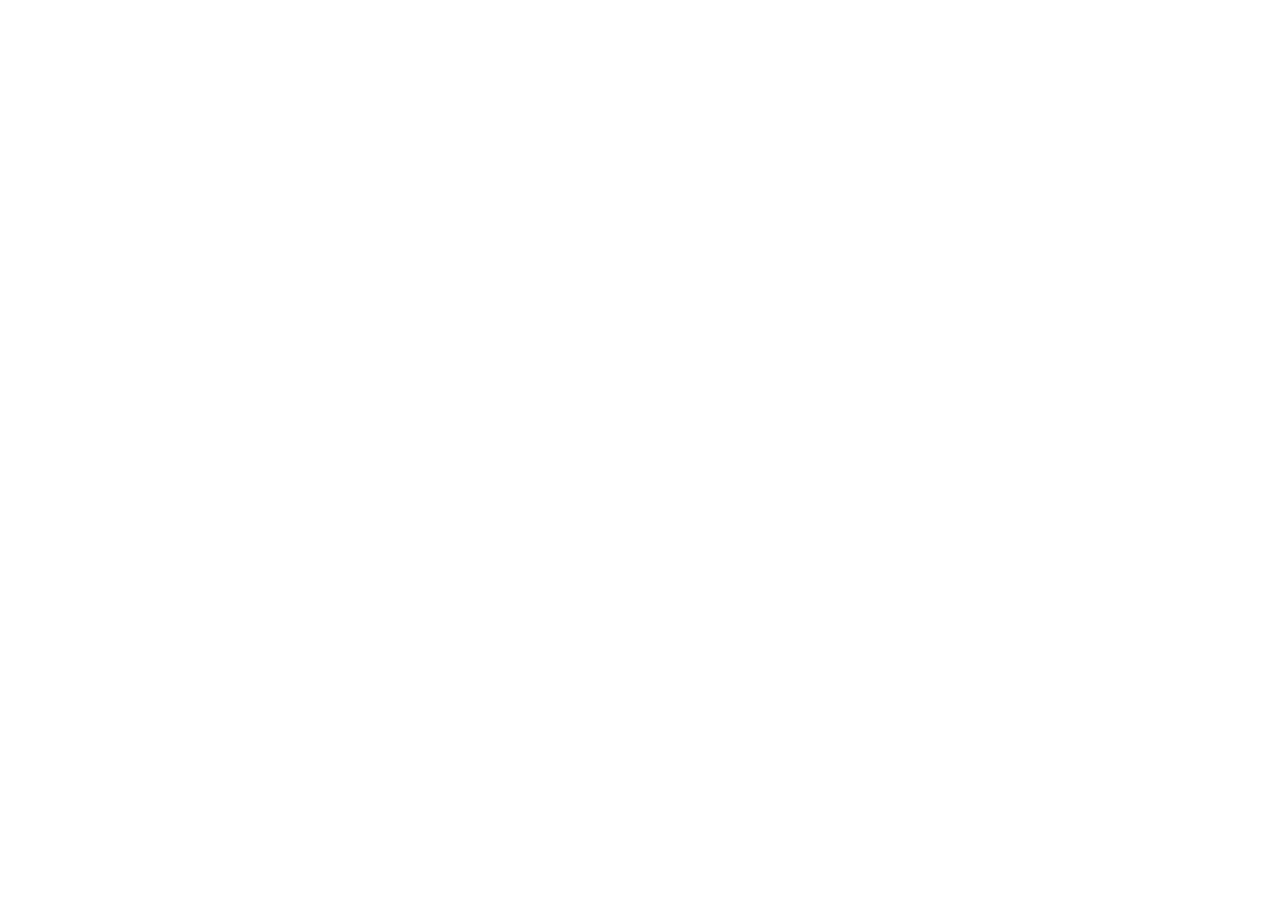
==== index.html @ 4aaa4e25 "Tambah kerangka halaman beranda" ====
<!doctype html>
<html lang="id">
  <head>
    <meta charset="UTF-8" />
    <meta name="viewport" content="width=device-width, initial-scale=1.0" />
    <meta
      name="description"
      content="Katalog kain dan busana Sasirangan khas Banjarmasin karya
pengrajin lokal."
    />
    <title>Sasirangan Banua | Kain Khas Banjar</title>
  </head>
  <body></body>
</html>
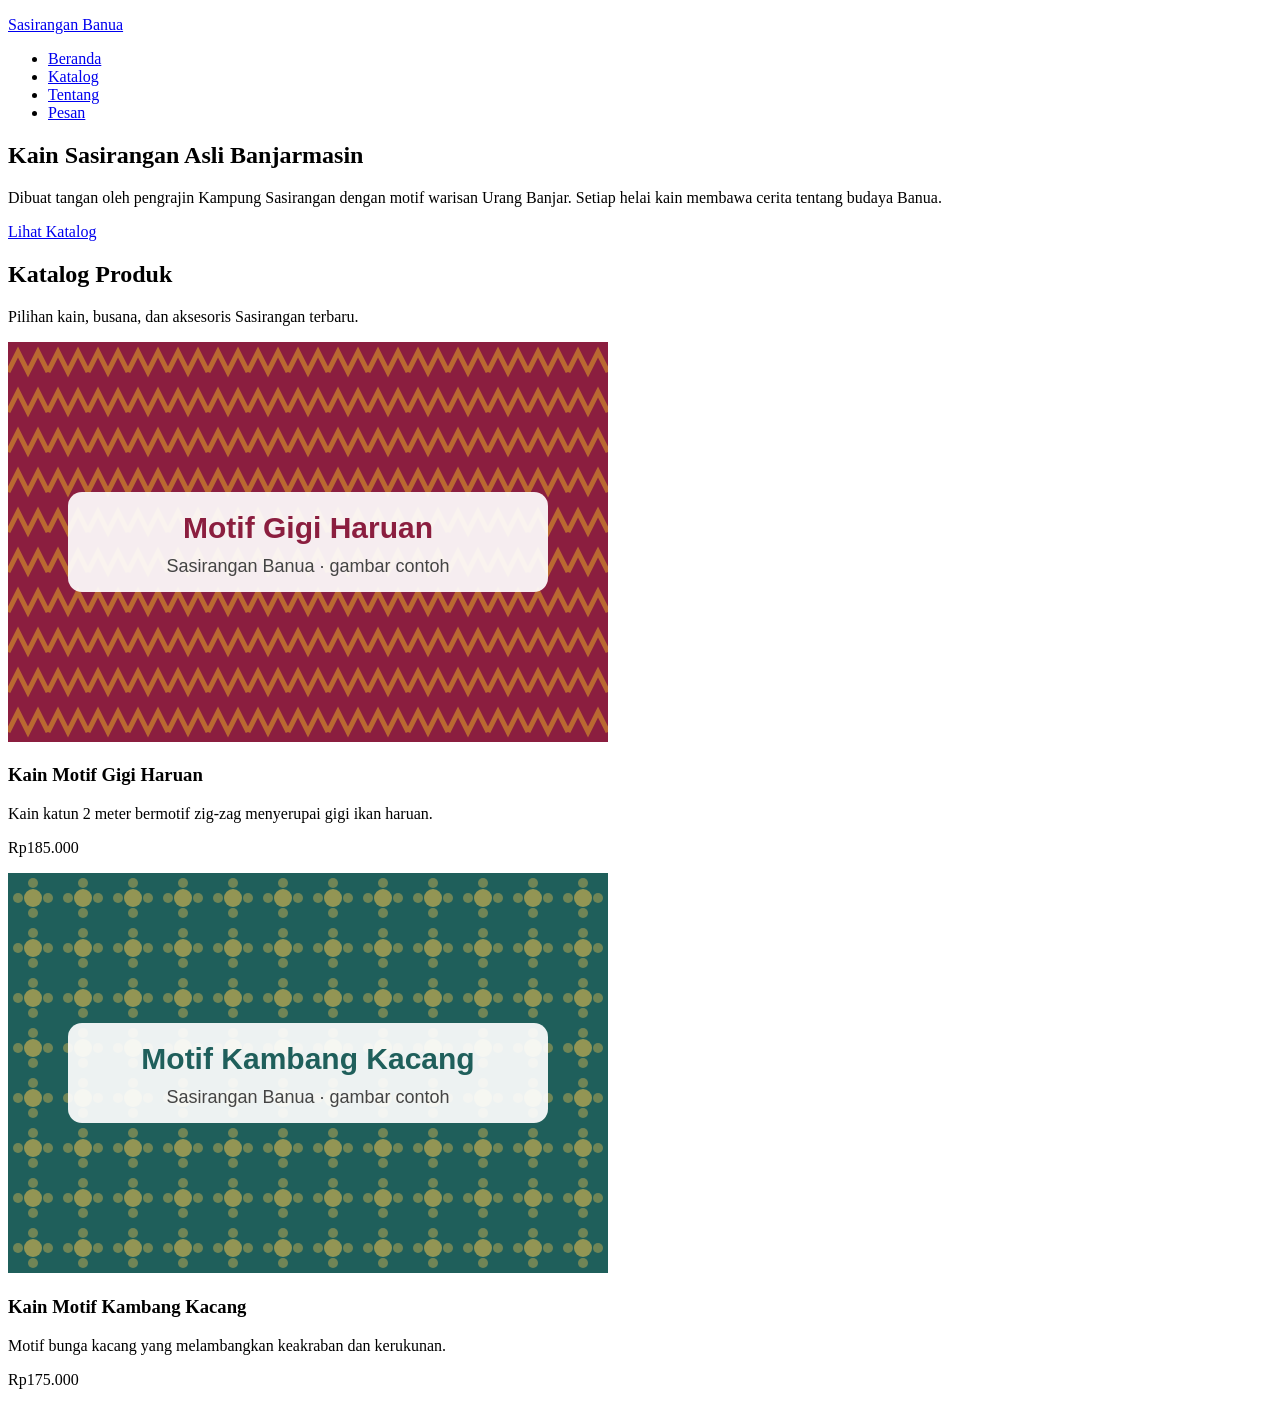
==== commit b2bbb806: "Tambah hero dan katalog 6 produk." ====
--- a/index.html
+++ b/index.html
@@ -1,14 +1,62 @@
 <!doctype html>
 <html lang="id">
-  <head>
+
+<head>
     <meta charset="UTF-8" />
     <meta name="viewport" content="width=device-width, initial-scale=1.0" />
-    <meta
-      name="description"
-      content="Katalog kain dan busana Sasirangan khas Banjarmasin karya
-pengrajin lokal."
-    />
+    <meta name="description" content="Katalog kain dan busana Sasirangan khas Banjarmasin karya
+pengrajin lokal." />
     <title>Sasirangan Banua | Kain Khas Banjar</title>
-  </head>
-  <body></body>
-</html>
+</head>
+
+<body>
+    <!-- ========== HEADER & NAVIGASI ========== -->
+    <header class="header-situs">
+        <p class="logo"><a href="index.html">Sasirangan Banua</a></p>
+        <nav aria-label="Navigasi utama">
+            <ul class="menu">
+                <li><a href="index.html" aria-current="page">Beranda</a></li>
+                <li><a href="#katalog">Katalog</a></li>
+                <li><a href="#tentang">Tentang</a></li>
+                <li><a href="kontak.html">Pesan</a></li>
+            </ul>
+        </nav>
+    </header>
+    <main>
+        <!-- ========== HERO ========== -->
+        <section class="hero" id="beranda">
+            <h1>Kain Sasirangan Asli Banjarmasin</h1>
+            <p>Dibuat tangan oleh pengrajin Kampung Sasirangan dengan motif warisan Urang Banjar.
+                Setiap helai kain membawa cerita tentang budaya Banua.</p>
+            <a class="tombol" href="#katalog">Lihat Katalog</a>
+        </section>
+
+        <!-- ========== KATALOG ========== -->
+        <section class="bagian" id="katalog">
+            <h2>Katalog Produk</h2>
+            <p>Pilihan kain, busana, dan aksesoris Sasirangan terbaru.</p>
+            <div class="katalog-grid">
+                <article class="kartu">
+                    <img src="img/gigi-haruan.svg" alt="Kain sasirangan motif gigi haruan warna merah marun" width="600"
+                        height="400">
+                    <div class="kartu-isi">
+                        <h3>Kain Motif Gigi Haruan</h3>
+                        <p>Kain katun 2 meter bermotif zig-zag menyerupai gigi ikan haruan.</p>
+                        <p class="harga">Rp185.000</p>
+                    </div>
+                </article>
+                <article class="kartu">
+                    <img src="img/kambang-kacang.svg" alt="Kain sasirangan motif kambang kacang warna hijau
+tosca" width="600" height="400">
+                    <div class="kartu-isi">
+                        <h3>Kain Motif Kambang Kacang</h3>
+                        <p>Motif bunga kacang yang melambangkan keakraban dan kerukunan.</p>
+                        <p class="harga">Rp175.000</p>
+                    </div>
+                </article>
+                <!-- Tambahkan minimal 4 kartu lagi dengan pola yang sama -->
+            </div>
+        </section>
+</body>
+
+</html>
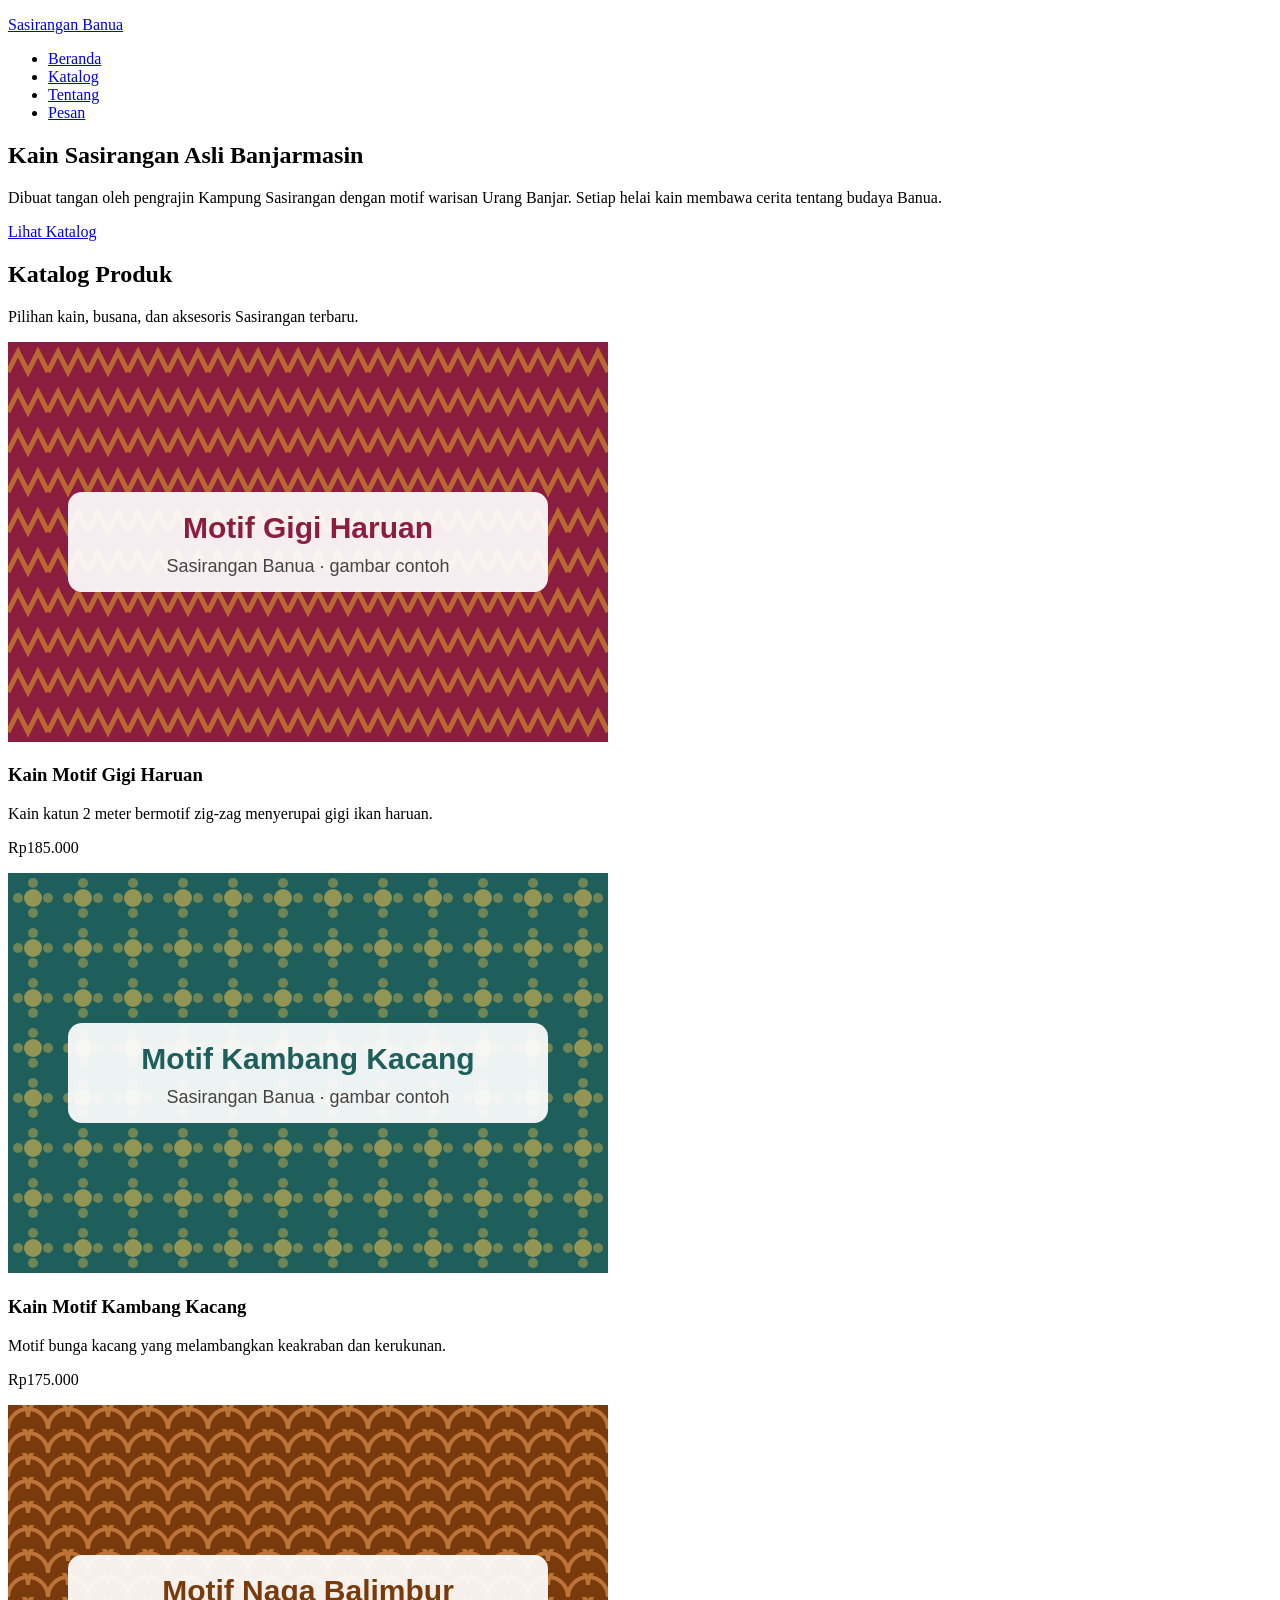
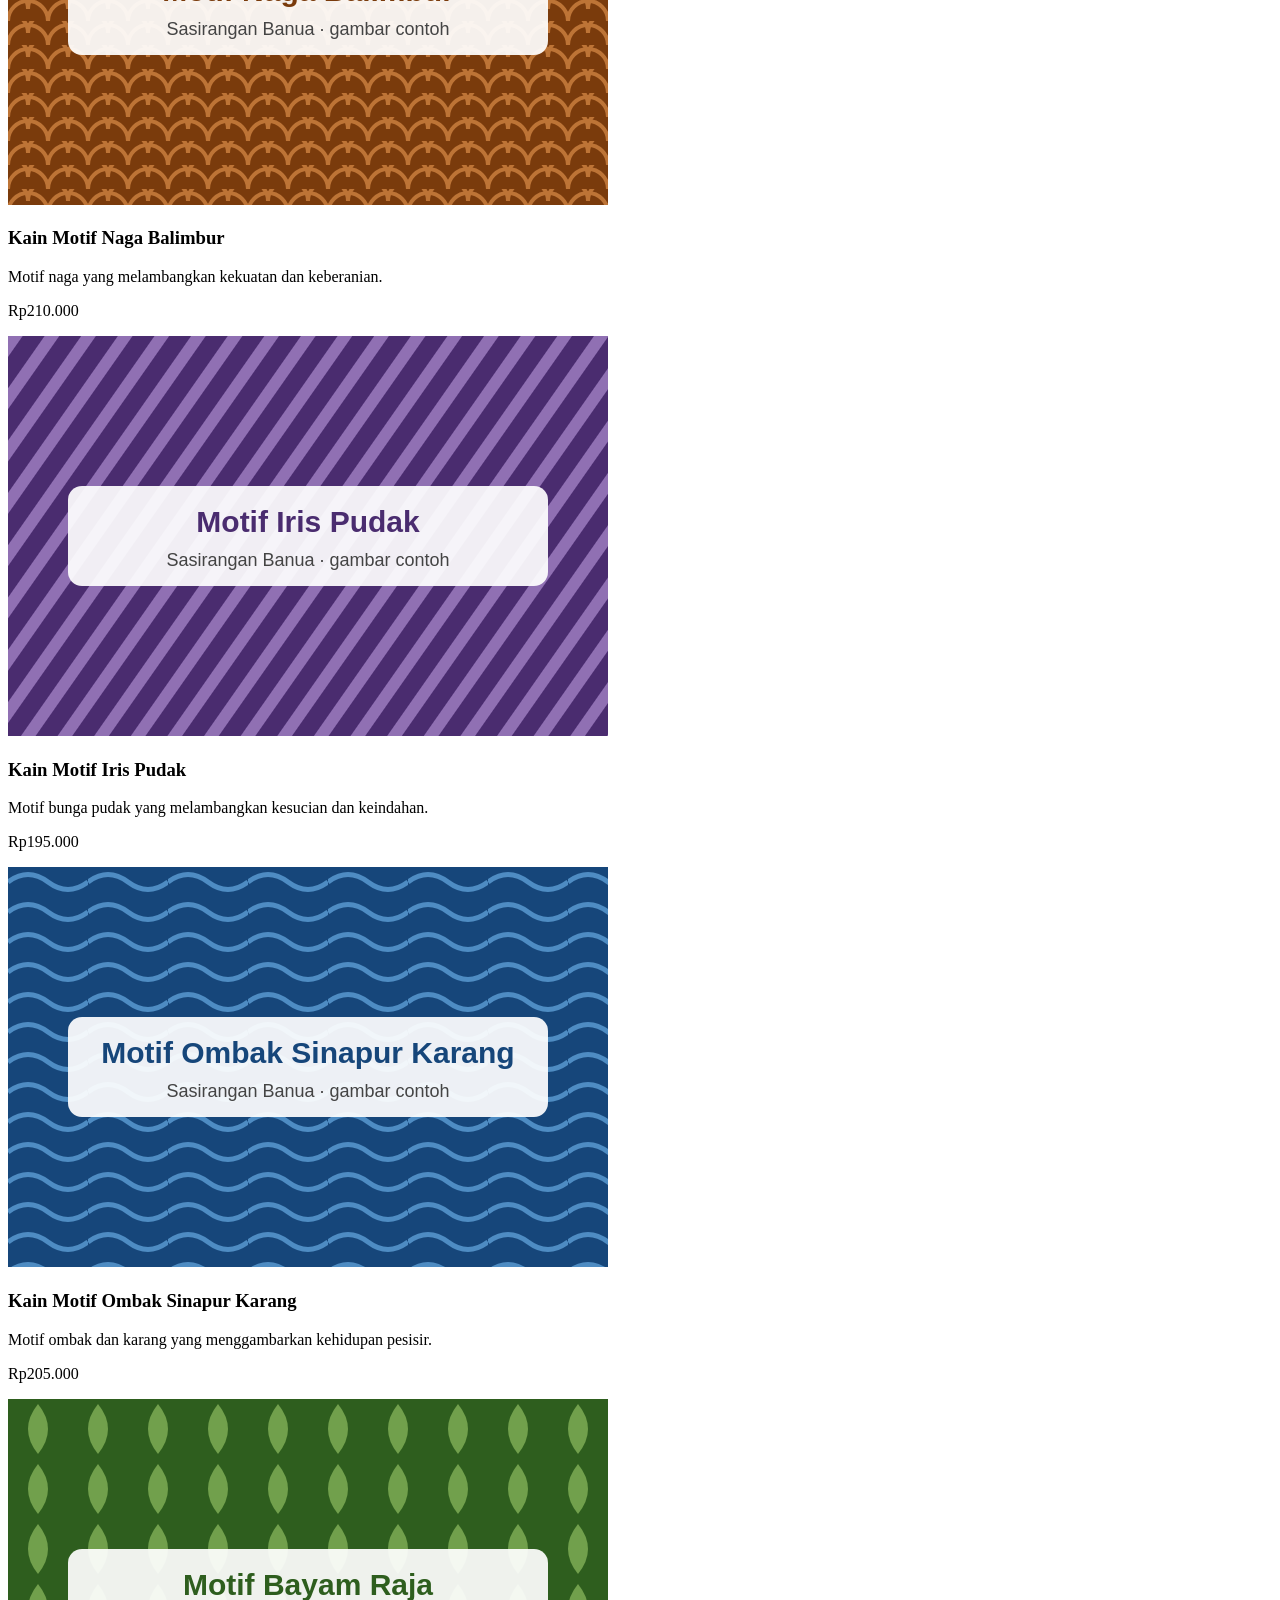
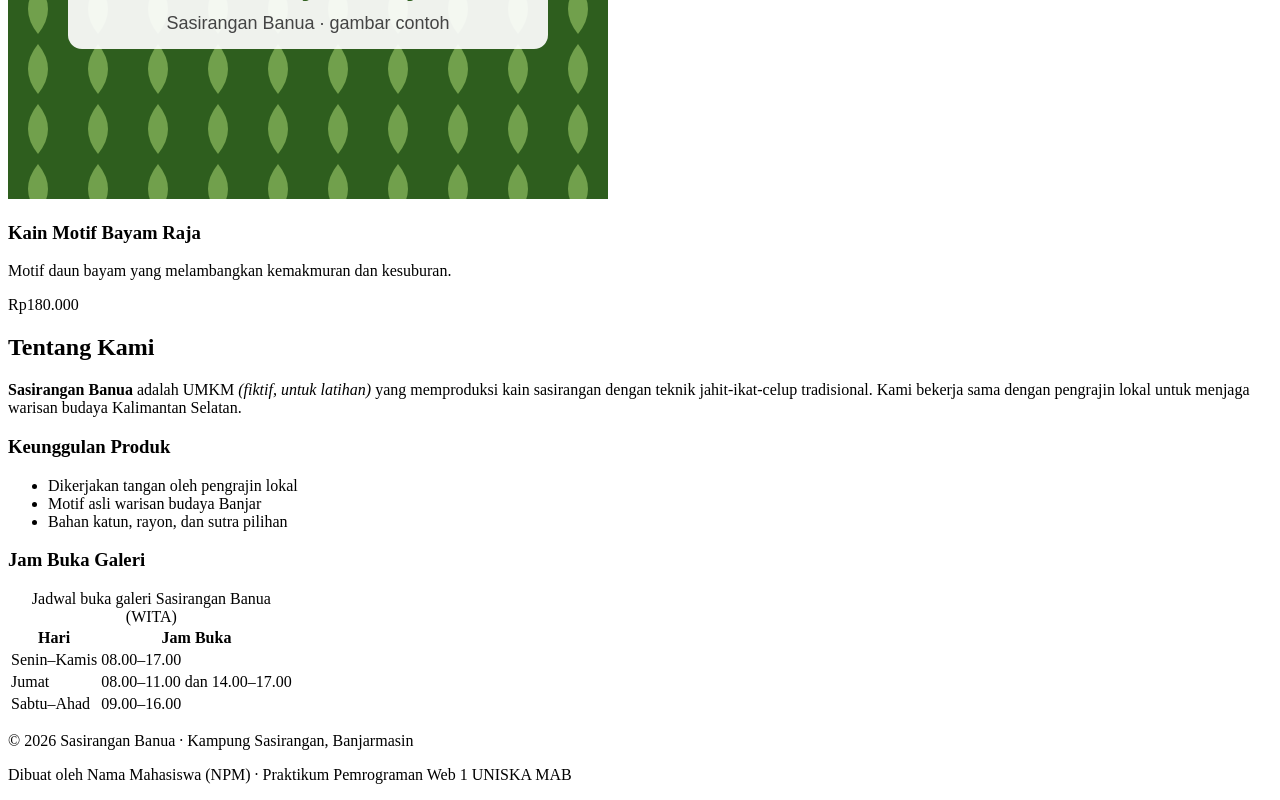
==== commit 37da2073: "Tambah formulir pemesanan di kontak.html." ====
--- a/index.html
+++ b/index.html
@@ -1,62 +1,189 @@
 <!doctype html>
 <html lang="id">
-
-<head>
+  <head>
     <meta charset="UTF-8" />
     <meta name="viewport" content="width=device-width, initial-scale=1.0" />
-    <meta name="description" content="Katalog kain dan busana Sasirangan khas Banjarmasin karya
-pengrajin lokal." />
+    <meta
+      name="description"
+      content="Katalog kain dan busana Sasirangan khas Banjarmasin karya
+pengrajin lokal."
+    />
     <title>Sasirangan Banua | Kain Khas Banjar</title>
-</head>
+  </head>
 
-<body>
+  <body>
     <!-- ========== HEADER & NAVIGASI ========== -->
     <header class="header-situs">
-        <p class="logo"><a href="index.html">Sasirangan Banua</a></p>
-        <nav aria-label="Navigasi utama">
-            <ul class="menu">
-                <li><a href="index.html" aria-current="page">Beranda</a></li>
-                <li><a href="#katalog">Katalog</a></li>
-                <li><a href="#tentang">Tentang</a></li>
-                <li><a href="kontak.html">Pesan</a></li>
-            </ul>
-        </nav>
+      <p class="logo"><a href="index.html">Sasirangan Banua</a></p>
+      <nav aria-label="Navigasi utama">
+        <ul class="menu">
+          <li><a href="index.html" aria-current="page">Beranda</a></li>
+          <li><a href="#katalog">Katalog</a></li>
+          <li><a href="#tentang">Tentang</a></li>
+          <li><a href="kontak.html">Pesan</a></li>
+        </ul>
+      </nav>
     </header>
     <main>
-        <!-- ========== HERO ========== -->
-        <section class="hero" id="beranda">
-            <h1>Kain Sasirangan Asli Banjarmasin</h1>
-            <p>Dibuat tangan oleh pengrajin Kampung Sasirangan dengan motif warisan Urang Banjar.
-                Setiap helai kain membawa cerita tentang budaya Banua.</p>
-            <a class="tombol" href="#katalog">Lihat Katalog</a>
-        </section>
+      <!-- ========== HERO ========== -->
+      <section class="hero" id="beranda">
+        <h1>Kain Sasirangan Asli Banjarmasin</h1>
+        <p>
+          Dibuat tangan oleh pengrajin Kampung Sasirangan dengan motif warisan
+          Urang Banjar. Setiap helai kain membawa cerita tentang budaya Banua.
+        </p>
+        <a class="tombol" href="#katalog">Lihat Katalog</a>
+      </section>
 
-        <!-- ========== KATALOG ========== -->
-        <section class="bagian" id="katalog">
-            <h2>Katalog Produk</h2>
-            <p>Pilihan kain, busana, dan aksesoris Sasirangan terbaru.</p>
-            <div class="katalog-grid">
-                <article class="kartu">
-                    <img src="img/gigi-haruan.svg" alt="Kain sasirangan motif gigi haruan warna merah marun" width="600"
-                        height="400">
-                    <div class="kartu-isi">
-                        <h3>Kain Motif Gigi Haruan</h3>
-                        <p>Kain katun 2 meter bermotif zig-zag menyerupai gigi ikan haruan.</p>
-                        <p class="harga">Rp185.000</p>
-                    </div>
-                </article>
-                <article class="kartu">
-                    <img src="img/kambang-kacang.svg" alt="Kain sasirangan motif kambang kacang warna hijau
-tosca" width="600" height="400">
-                    <div class="kartu-isi">
-                        <h3>Kain Motif Kambang Kacang</h3>
-                        <p>Motif bunga kacang yang melambangkan keakraban dan kerukunan.</p>
-                        <p class="harga">Rp175.000</p>
-                    </div>
-                </article>
-                <!-- Tambahkan minimal 4 kartu lagi dengan pola yang sama -->
+      <!-- ========== KATALOG ========== -->
+      <section class="bagian" id="katalog">
+        <h2>Katalog Produk</h2>
+        <p>Pilihan kain, busana, dan aksesoris Sasirangan terbaru.</p>
+        <div class="katalog-grid">
+          <article class="kartu">
+            <img
+              src="img/gigi-haruan.svg"
+              alt="Kain sasirangan motif gigi haruan warna merah marun"
+              width="600"
+              height="400"
+            />
+            <div class="kartu-isi">
+              <h3>Kain Motif Gigi Haruan</h3>
+              <p>
+                Kain katun 2 meter bermotif zig-zag menyerupai gigi ikan haruan.
+              </p>
+              <p class="harga">Rp185.000</p>
             </div>
-        </section>
+          </article>
+          <article class="kartu">
+            <img
+              src="img/kambang-kacang.svg"
+              alt="Kain sasirangan motif kambang kacang warna hijau
+tosca"
+              width="600"
+              height="400"
+            />
+            <div class="kartu-isi">
+              <h3>Kain Motif Kambang Kacang</h3>
+              <p>
+                Motif bunga kacang yang melambangkan keakraban dan kerukunan.
+              </p>
+              <p class="harga">Rp175.000</p>
+            </div>
+          </article>
+          <article class="kartu">
+            <img
+              src="img/naga-balimbur.svg"
+              alt="Kain sasirangan motif naga balimbur warna merah"
+              width="600"
+              height="400"
+            />
+            <div class="kartu-isi">
+              <h3>Kain Motif Naga Balimbur</h3>
+              <p>
+                Motif naga yang melambangkan kekuatan dan keberanian.
+              </p>
+              <p class="harga">Rp210.000</p>
+            </div>
+          </article>
+          <article class="kartu">
+            <img
+              src="img/iris-pudak.svg"
+              alt="Kain sasirangan motif iris pudak warna kuning"
+              width="600"
+              height="400"
+            />
+            <div class="kartu-isi">
+              <h3>Kain Motif Iris Pudak</h3>
+              <p>
+                Motif bunga pudak yang melambangkan kesucian dan keindahan.
+              </p>
+              <p class="harga">Rp195.000</p>
+            </div>
+          </article>
+          <article class="kartu">
+            <img
+              src="img/ombak-sinapur-karang.svg"
+              alt="Kain sasirangan motif ombak sinapur karang warna biru"
+              width="600"
+              height="400"
+            />
+            <div class="kartu-isi">
+              <h3>Kain Motif Ombak Sinapur Karang</h3>
+              <p>
+                Motif ombak dan karang yang menggambarkan kehidupan pesisir.
+              </p>
+              <p class="harga">Rp205.000</p>
+            </div>
+          </article>
+          <article class="kartu">
+            <img
+              src="img/bayam-raja.svg"
+              alt="Kain sasirangan motif bayam raja warna hijau"
+              width="600"
+              height="400"
+            />
+            <div class="kartu-isi">
+              <h3>Kain Motif Bayam Raja</h3>
+              <p>
+                Motif daun bayam yang melambangkan kemakmuran dan kesuburan.
+              </p>
+              <p class="harga">Rp180.000</p>
+            </div>
+          </article>
+        </div>
+      </section>
+
+      <!-- ========== TENTANG ========== -->
+      <section class="bagian" id="tentang">
+        <h2>Tentang Kami</h2>
+        <p>
+          <strong>Sasirangan Banua</strong> adalah UMKM
+          <em>(fiktif, untuk latihan)</em> yang memproduksi kain sasirangan
+          dengan teknik jahit-ikat-celup tradisional. Kami bekerja sama dengan
+          pengrajin lokal untuk menjaga warisan budaya Kalimantan Selatan.
+        </p>
+        <h3>Keunggulan Produk</h3>
+        <ul>
+          <li>Dikerjakan tangan oleh pengrajin lokal</li>
+          <li>Motif asli warisan budaya Banjar</li>
+          <li>Bahan katun, rayon, dan sutra pilihan</li>
+        </ul>
+        <h3>Jam Buka Galeri</h3>
+        <table>
+          <caption>
+            Jadwal buka galeri Sasirangan Banua (WITA)
+          </caption>
+          <thead>
+            <tr>
+              <th scope="col">Hari</th>
+              <th scope="col">Jam Buka</th>
+            </tr>
+          </thead>
+          <tbody>
+            <tr>
+              <td>Senin–Kamis</td>
+              <td>08.00–17.00</td>
+            </tr>
+            <tr>
+              <td>Jumat</td>
+              <td>08.00–11.00 dan 14.00–17.00</td>
+            </tr>
+            <tr>
+              <td>Sabtu–Ahad</td>
+              <td>09.00–16.00</td>
+            </tr>
+          </tbody>
+        </table>
+      </section>
+
+      <!-- ========== FOOTER ========== -->
+<footer class="footer-situs">
+<p>&copy; 2026 Sasirangan Banua &middot; Kampung Sasirangan, Banjarmasin</p>
+<p>Dibuat oleh Nama Mahasiswa (NPM) &middot; Praktikum Pemrograman Web 1 UNISKA MAB</p>
+</footer>
 </body>
-
-</html>+</html>
+    </main>
+  </body>
+</html>
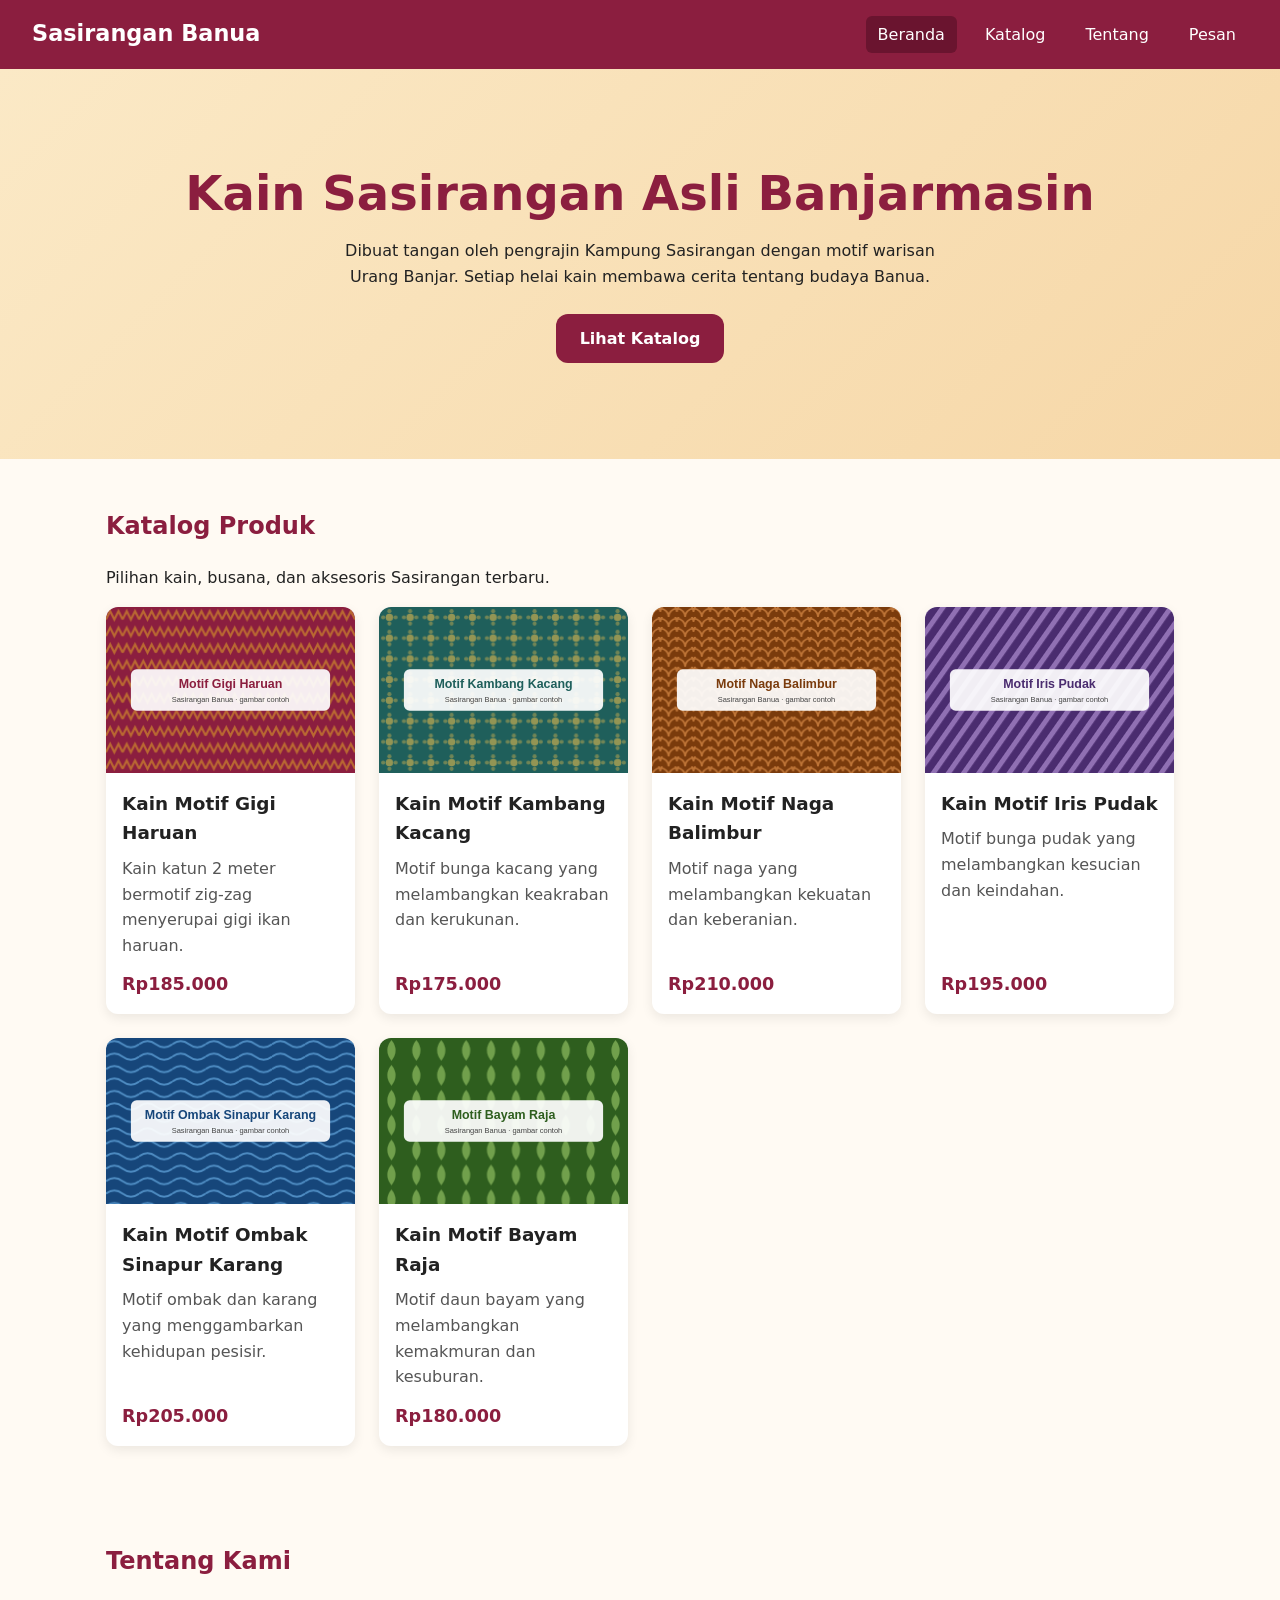
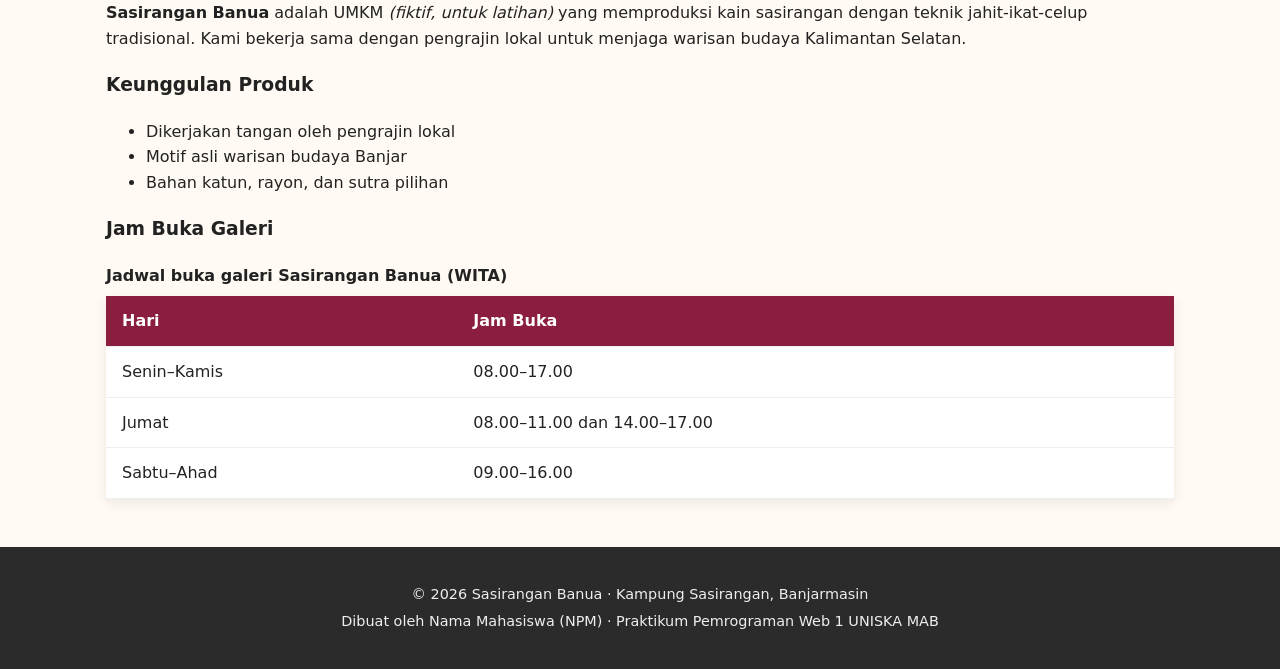
==== commit cb66a3d9: "Perbaiki tampilan berdasarkan uji responsif" ====
--- a/index.html
+++ b/index.html
@@ -9,6 +9,7 @@
 pengrajin lokal."
     />
     <title>Sasirangan Banua | Kain Khas Banjar</title>
+    <link rel="stylesheet" href="css/style.css">
   </head>
 
   <body>
--- a/css/style.css
+++ b/css/style.css
@@ -0,0 +1,304 @@
+/* =========================================================
+Sasirangan Banua — style.css
+Pendekatan: mobile-first (gaya dasar untuk HP, lalu
+disesuaikan untuk layar lebar dengan media query)
+========================================================= */
+/* ---------- 1. Variabel (custom properties) ---------- */
+:root {
+  --warna-utama: #8b1e3f;
+  /* merah marun sasirangan */
+  --warna-utama-gelap: #6a142f;
+  --warna-aksen: #e0a526;
+  /* kuning kunyit */
+  --warna-krem: #fbe9c6;
+  --warna-teks: #222222;
+  --warna-teks-lembut: #555555;
+  --warna-latar: #fffaf3;
+  --warna-kartu: #ffffff;
+  --radius: 12px;
+  --bayangan: 0 4px 12px rgba(0, 0, 0, 0.08);
+  --lebar-maks: 1100px;
+}
+
+/* ---------- 2. Reset ringan & dasar ---------- */
+*,
+*::before,
+*::after {
+  box-sizing: border-box;
+}
+
+html {
+  scroll-behavior: smooth;
+  scroll-padding-top: 7rem;
+  /* agar judul tidak tertutup header sticky */
+}
+
+body {
+  margin: 0;
+  font-family:
+    "Segoe UI",
+    system-ui,
+    -apple-system,
+    Roboto,
+    Arial,
+    sans-serif;
+  font-size: 1rem;
+  line-height: 1.6;
+  color: var(--warna-teks);
+  background-color: var(--warna-latar);
+}
+
+img {
+  display: block;
+  max-width: 100%;
+  height: auto;
+}
+a {
+  color: var(--warna-utama);
+}
+/* Penanda fokus untuk pengguna keyboard — JANGAN dihapus */
+a:focus-visible,
+button:focus-visible,
+input:focus-visible,
+select:focus-visible,
+textarea:focus-visible {
+  outline: 3px solid var(--warna-utama-gelap);
+  outline-offset: 2px;
+}
+
+/* ---------- 3. Header & navigasi (Flexbox) ---------- */
+.header-situs {
+  position: sticky;
+  top: 0;
+  z-index: 10;
+  display: flex;
+  flex-direction: column; /* HP: logo di atas menu */
+  align-items: center;
+  gap: 0.5rem;
+  padding: 1rem;
+  background-color: var(--warna-utama);
+  color: #ffffff;
+}
+.logo {
+  margin: 0;
+  font-size: 1.4rem;
+  font-weight: 700;
+}
+.logo a {
+  color: inherit;
+  text-decoration: none;
+}
+.menu {
+  display: flex;
+  flex-wrap: wrap;
+  justify-content: center;
+  gap: 0.25rem 1rem;
+  margin: 0;
+  padding: 0;
+  list-style: none;
+}
+.menu a {
+  display: block;
+  padding: 0.35rem 0.75rem;
+  border-radius: 6px;
+  color: #ffffff;
+  text-decoration: none;
+}
+.menu a:hover,
+.menu a[aria-current="page"] {
+  background-color: var(--warna-utama-gelap);
+}
+.header-situs a:focus-visible {
+  outline-color: #ffffff; /* fokus putih agar terlihat di latar header yang gelap */
+}
+/* ---------- 4. Hero ---------- */
+.hero {
+  padding: 4rem 1rem;
+  text-align: center;
+  background: linear-gradient(135deg, var(--warna-krem), #f6d7a7);
+}
+.hero h1 {
+  margin: 0 0 1rem;
+  font-size: clamp(1.8rem, 5vw, 3rem);
+  line-height: 1.2;
+  color: var(--warna-utama);
+}
+.hero p {
+  max-width: 40rem;
+  margin: 0 auto 1.5rem;
+}
+/* ---------- 5. Tombol ---------- */
+.tombol {
+  display: inline-block;
+  padding: 0.75rem 1.5rem;
+  border: none;
+  border-radius: var(--radius);
+  background-color: var(--warna-utama);
+  color: #ffffff;
+  font: inherit;
+  font-weight: 600;
+  text-decoration: none;
+  cursor: pointer;
+  transition:
+    background-color 0.2s ease,
+    transform 0.2s ease;
+}
+.tombol:hover {
+  background-color: var(--warna-utama-gelap);
+  transform: translateY(-2px);
+}
+/* ---------- 6. Bagian (section) umum ---------- */
+.bagian {
+  max-width: var(--lebar-maks);
+  margin-inline: auto;
+  padding: 3rem 1rem;
+}
+.bagian h1,
+.bagian h2 {
+  margin-top: 0;
+  color: var(--warna-utama);
+}
+/* ---------- 7. Katalog (CSS Grid) ---------- */
+.katalog-grid {
+  display: grid;
+  grid-template-columns: repeat(auto-fill, minmax(240px, 1fr));
+  gap: 1.5rem;
+}
+.kartu {
+  display: flex;
+  flex-direction: column;
+  overflow: hidden;
+  border-radius: var(--radius);
+  background-color: var(--warna-kartu);
+  box-shadow: var(--bayangan);
+  transition: transform 0.2s ease;
+}
+.kartu:hover {
+  transform: translateY(-4px);
+}
+.kartu img {
+  width: 100%;
+  aspect-ratio: 3 / 2;
+  object-fit: cover;
+}
+.kartu-isi {
+  display: flex;
+  flex-direction: column;
+  flex-grow: 1; /* isi kartu mengisi sisa tinggi */
+  padding: 1rem;
+}
+.kartu h3 {
+  margin: 0 0 0.5rem;
+  font-size: 1.15rem;
+}
+.kartu p {
+  margin: 0 0 0.75rem;
+  color: var(--warna-teks-lembut);
+}
+.kartu .harga {
+  margin-top: auto; /* harga selalu di bagian bawah kartu */
+  margin-bottom: 0;
+  font-size: 1.1rem;
+  font-weight: 700;
+  color: var(--warna-utama);
+}
+/* ---------- 8. Tabel ---------- */
+table {
+  width: 100%;
+  border-collapse: collapse;
+  background-color: var(--warna-kartu);
+  box-shadow: var(--bayangan);
+}
+caption {
+  margin-bottom: 0.5rem;
+  font-weight: 600;
+  text-align: left;
+}
+th,
+td {
+  padding: 0.75rem 1rem;
+  border-bottom: 1px solid #eeeeee;
+  text-align: left;
+}
+thead th {
+  background-color: var(--warna-utama);
+  color: #ffffff;
+}
+
+/* ---------- 9. Formulir ---------- */
+.form-pesan {
+  display: grid;
+  gap: 1rem;
+  max-width: 40rem;
+  padding: 1.5rem;
+  border-radius: var(--radius);
+  background-color: var(--warna-kartu);
+  box-shadow: var(--bayangan);
+}
+.kolom {
+  display: flex;
+  flex-direction: column;
+  gap: 0.35rem;
+}
+label,
+legend {
+  font-weight: 600;
+}
+input,
+select,
+textarea {
+  width: 100%;
+  padding: 0.65rem 0.75rem;
+  border: 1px solid #b5b5b5;
+  border-radius: 8px;
+  font: inherit;
+}
+fieldset {
+  display: flex;
+  flex-direction: column;
+  gap: 0.35rem;
+  border: 1px solid #dddddd;
+  border-radius: 8px;
+}
+fieldset label,
+.cek {
+  display: flex;
+  align-items: center;
+  gap: 0.5rem;
+  font-weight: 400;
+}
+input[type="radio"],
+input[type="checkbox"] {
+  width: auto;
+}
+/* ---------- 10. Footer ---------- */
+.footer-situs {
+  padding: 2rem 1rem;
+  background-color: #2b2b2b;
+  color: #eeeeee;
+  font-size: 0.9rem;
+  text-align: center;
+}
+.footer-situs p {
+  margin: 0.25rem 0;
+}
+/* ---------- 11. Responsif: tablet & desktop ---------- */
+@media (min-width: 768px) {
+  .header-situs {
+    flex-direction: row; /* logo kiri, menu kanan */
+    justify-content: space-between;
+    padding-inline: 2rem;
+  }
+  .hero {
+    padding: 6rem 2rem;
+  }
+}
+/* Hormati pengguna yang tidak ingin banyak animasi */
+@media (prefers-reduced-motion: reduce) {
+  html {
+    scroll-behavior: auto;
+  }
+  * {
+    transition: none !important;
+  }
+}
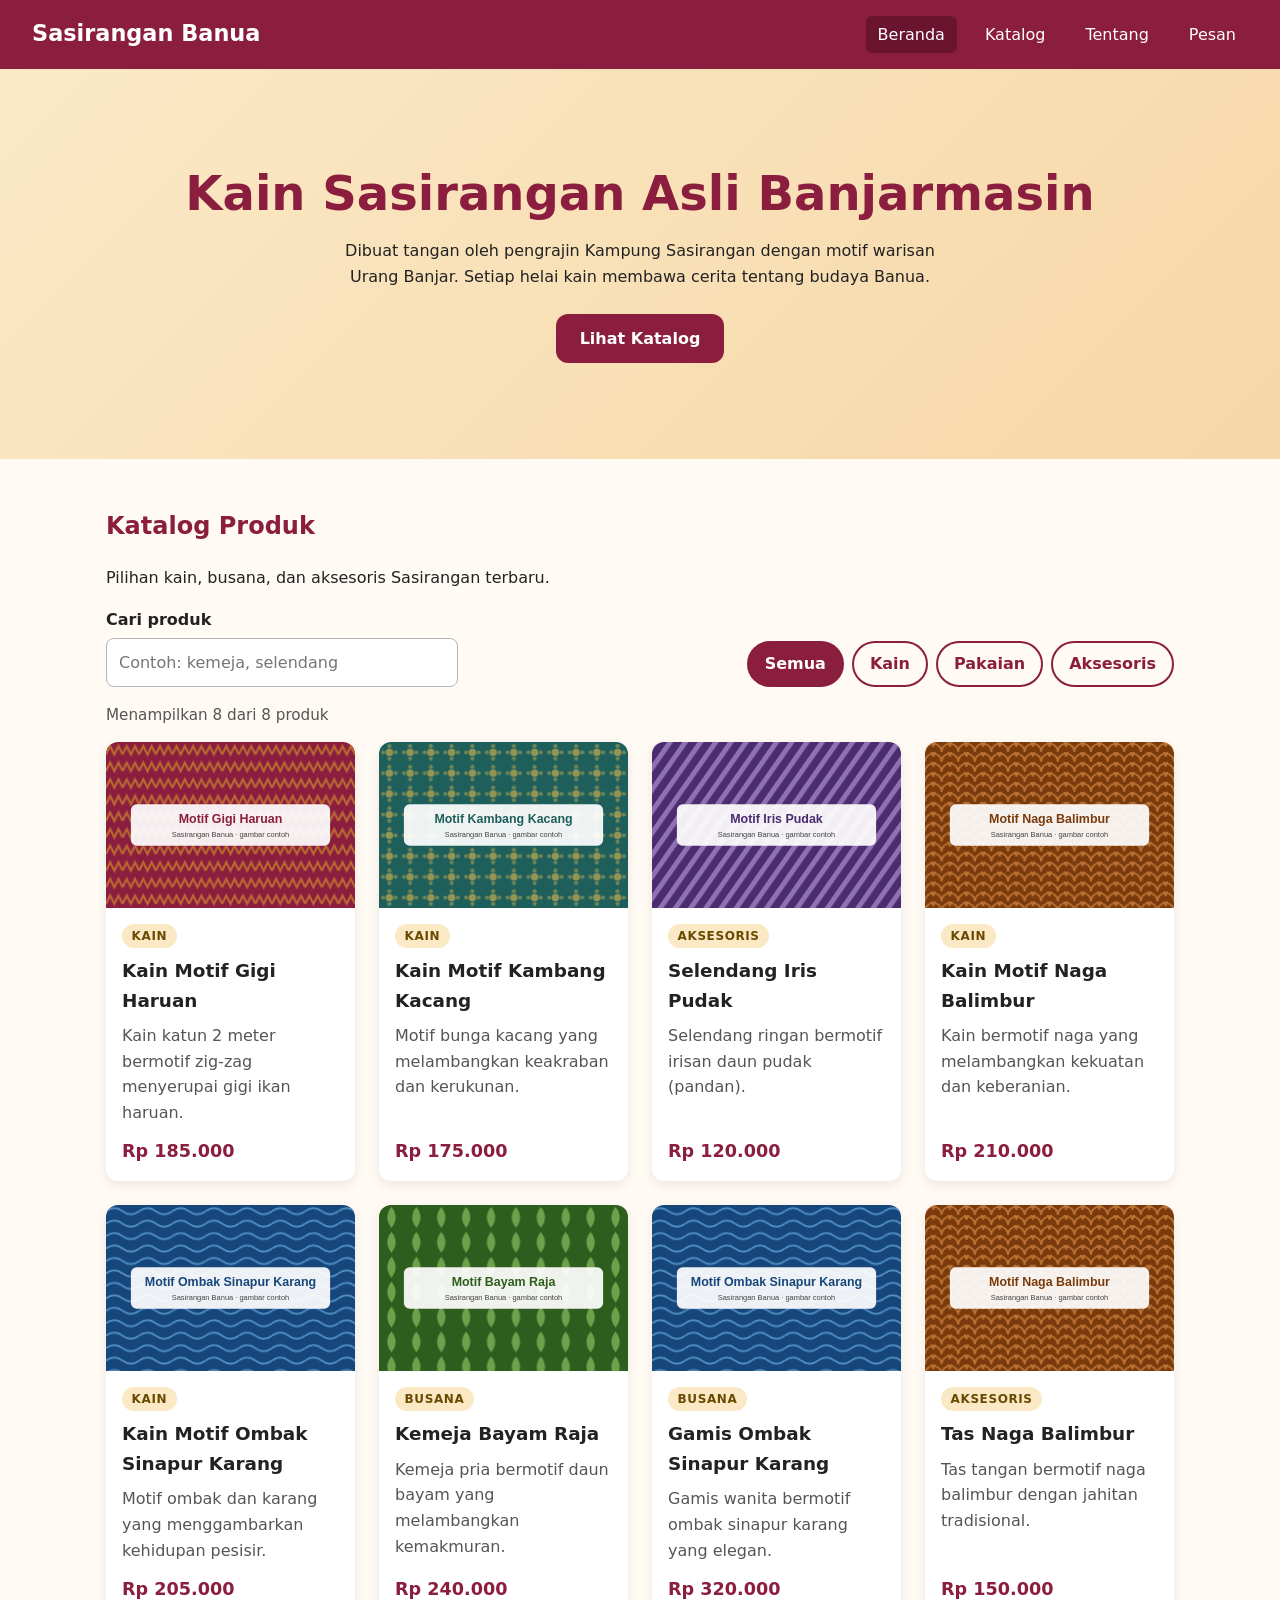
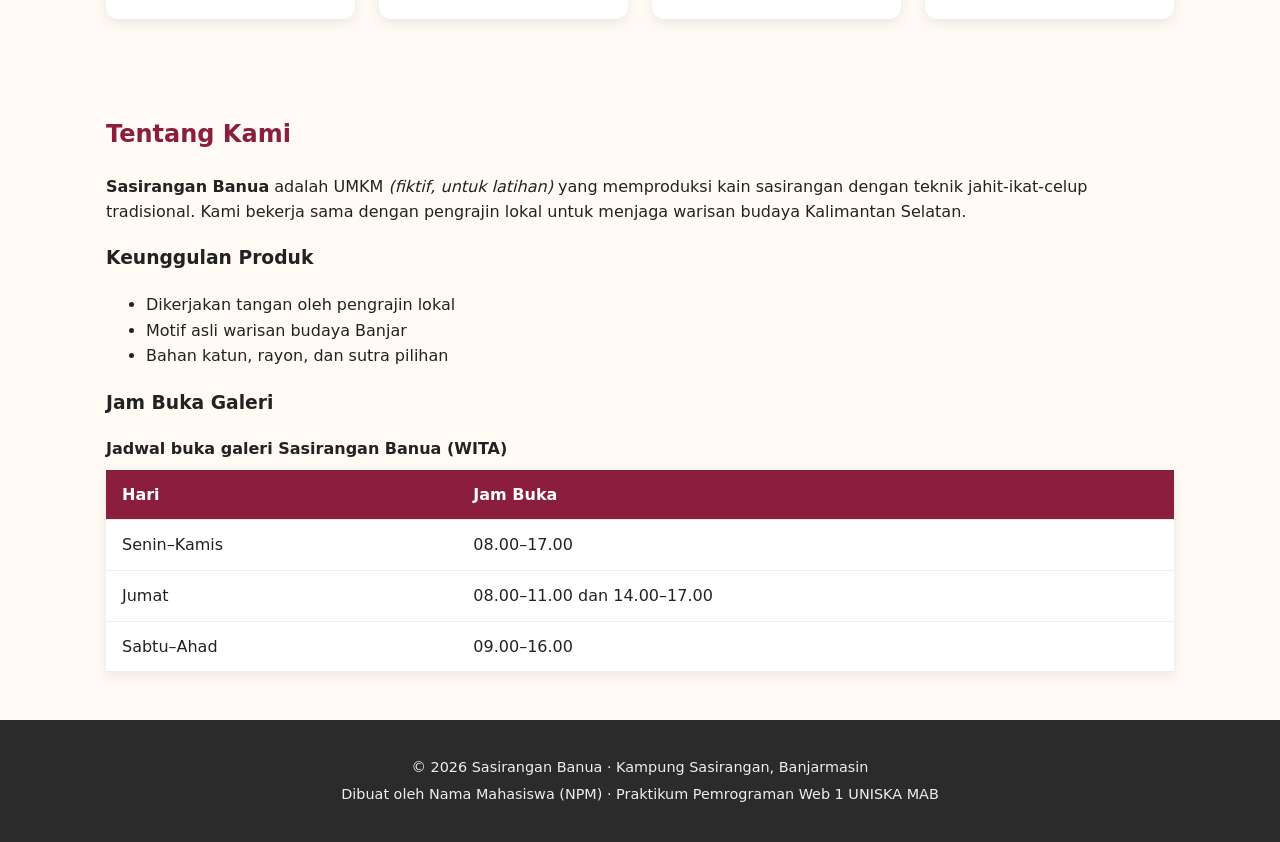
==== commit 2bedccf3: "Tambah validasi formulir dan ringkasan pesan WhatsApp." ====
--- a/index.html
+++ b/index.html
@@ -1,190 +1,115 @@
 <!doctype html>
 <html lang="id">
-  <head>
-    <meta charset="UTF-8" />
-    <meta name="viewport" content="width=device-width, initial-scale=1.0" />
-    <meta
-      name="description"
-      content="Katalog kain dan busana Sasirangan khas Banjarmasin karya
-pengrajin lokal."
-    />
-    <title>Sasirangan Banua | Kain Khas Banjar</title>
-    <link rel="stylesheet" href="css/style.css">
-  </head>
 
-  <body>
-    <!-- ========== HEADER & NAVIGASI ========== -->
-    <header class="header-situs">
-      <p class="logo"><a href="index.html">Sasirangan Banua</a></p>
-      <nav aria-label="Navigasi utama">
-        <ul class="menu">
-          <li><a href="index.html" aria-current="page">Beranda</a></li>
-          <li><a href="#katalog">Katalog</a></li>
-          <li><a href="#tentang">Tentang</a></li>
-          <li><a href="kontak.html">Pesan</a></li>
-        </ul>
-      </nav>
-    </header>
-    <main>
-      <!-- ========== HERO ========== -->
-      <section class="hero" id="beranda">
-        <h1>Kain Sasirangan Asli Banjarmasin</h1>
-        <p>
-          Dibuat tangan oleh pengrajin Kampung Sasirangan dengan motif warisan
-          Urang Banjar. Setiap helai kain membawa cerita tentang budaya Banua.
-        </p>
-        <a class="tombol" href="#katalog">Lihat Katalog</a>
-      </section>
+<head>
+  <meta charset="UTF-8" />
+  <meta name="viewport" content="width=device-width, initial-scale=1.0" />
+  <meta name="description" content="Katalog kain dan busana Sasirangan khas Banjarmasin karya
+pengrajin lokal." />
+  <title>Sasirangan Banua | Kain Khas Banjar</title>
+  <link rel="stylesheet" href="css/style.css">
+  <script src="js/katalog.js" defer></script>
+</head>
 
-      <!-- ========== KATALOG ========== -->
-      <section class="bagian" id="katalog">
-        <h2>Katalog Produk</h2>
-        <p>Pilihan kain, busana, dan aksesoris Sasirangan terbaru.</p>
-        <div class="katalog-grid">
-          <article class="kartu">
-            <img
-              src="img/gigi-haruan.svg"
-              alt="Kain sasirangan motif gigi haruan warna merah marun"
-              width="600"
-              height="400"
-            />
-            <div class="kartu-isi">
-              <h3>Kain Motif Gigi Haruan</h3>
-              <p>
-                Kain katun 2 meter bermotif zig-zag menyerupai gigi ikan haruan.
-              </p>
-              <p class="harga">Rp185.000</p>
-            </div>
-          </article>
-          <article class="kartu">
-            <img
-              src="img/kambang-kacang.svg"
-              alt="Kain sasirangan motif kambang kacang warna hijau
-tosca"
-              width="600"
-              height="400"
-            />
-            <div class="kartu-isi">
-              <h3>Kain Motif Kambang Kacang</h3>
-              <p>
-                Motif bunga kacang yang melambangkan keakraban dan kerukunan.
-              </p>
-              <p class="harga">Rp175.000</p>
-            </div>
-          </article>
-          <article class="kartu">
-            <img
-              src="img/naga-balimbur.svg"
-              alt="Kain sasirangan motif naga balimbur warna merah"
-              width="600"
-              height="400"
-            />
-            <div class="kartu-isi">
-              <h3>Kain Motif Naga Balimbur</h3>
-              <p>
-                Motif naga yang melambangkan kekuatan dan keberanian.
-              </p>
-              <p class="harga">Rp210.000</p>
-            </div>
-          </article>
-          <article class="kartu">
-            <img
-              src="img/iris-pudak.svg"
-              alt="Kain sasirangan motif iris pudak warna kuning"
-              width="600"
-              height="400"
-            />
-            <div class="kartu-isi">
-              <h3>Kain Motif Iris Pudak</h3>
-              <p>
-                Motif bunga pudak yang melambangkan kesucian dan keindahan.
-              </p>
-              <p class="harga">Rp195.000</p>
-            </div>
-          </article>
-          <article class="kartu">
-            <img
-              src="img/ombak-sinapur-karang.svg"
-              alt="Kain sasirangan motif ombak sinapur karang warna biru"
-              width="600"
-              height="400"
-            />
-            <div class="kartu-isi">
-              <h3>Kain Motif Ombak Sinapur Karang</h3>
-              <p>
-                Motif ombak dan karang yang menggambarkan kehidupan pesisir.
-              </p>
-              <p class="harga">Rp205.000</p>
-            </div>
-          </article>
-          <article class="kartu">
-            <img
-              src="img/bayam-raja.svg"
-              alt="Kain sasirangan motif bayam raja warna hijau"
-              width="600"
-              height="400"
-            />
-            <div class="kartu-isi">
-              <h3>Kain Motif Bayam Raja</h3>
-              <p>
-                Motif daun bayam yang melambangkan kemakmuran dan kesuburan.
-              </p>
-              <p class="harga">Rp180.000</p>
-            </div>
-          </article>
+<body>
+  <!-- ========== HEADER & NAVIGASI ========== -->
+  <header class="header-situs">
+    <p class="logo"><a href="index.html">Sasirangan Banua</a></p>
+    <nav aria-label="Navigasi utama">
+      <ul class="menu">
+        <li><a href="index.html" aria-current="page">Beranda</a></li>
+        <li><a href="#katalog">Katalog</a></li>
+        <li><a href="#tentang">Tentang</a></li>
+        <li><a href="kontak.html">Pesan</a></li>
+      </ul>
+    </nav>
+  </header>
+  <main>
+    <!-- ========== HERO ========== -->
+    <section class="hero" id="beranda">
+      <h1>Kain Sasirangan Asli Banjarmasin</h1>
+      <p>
+        Dibuat tangan oleh pengrajin Kampung Sasirangan dengan motif warisan
+        Urang Banjar. Setiap helai kain membawa cerita tentang budaya Banua.
+      </p>
+      <a class="tombol" href="#katalog">Lihat Katalog</a>
+    </section>
+
+    <!-- ========== KATALOG ========== -->
+    <section class="bagian" id="katalog">
+      <h2>Katalog Produk</h2>
+      <p>Pilihan kain, busana, dan aksesoris Sasirangan terbaru.</p>
+      <div class="kontrol-katalog">
+        <div class="kolom">
+          <label for="cari">Cari produk</label>
+          <input type="search" id="cari" placeholder="Contoh: kemeja, selendang">
         </div>
-      </section>
+        <div class="filter" role="group" aria-label="Filter kategori">
+          <button type="button" class="tombol-filter aktif" data-kategori="semua" aria-pressed="true">Semua</button>
+          <button type="button" class="tombol-filter" data-kategori="kain" aria-pressed="false">Kain</button>
+          <button type="button" class="tombol-filter" data-kategori="pakaian" aria-pressed="false">Pakaian</button>
+          <button type="button" class="tombol-filter" data-kategori="aksesoris" aria-pressed="false">Aksesoris</button>
+        </div>
+      </div>
+      <p id="info-jumlah" class="info-jumlah" aria-live="polite"></p>
+      <div id="daftar-katalog" class="katalog-grid"></div>
+      <noscript>
+        <p>Aktifkan JavaScript untuk melihat katalog produk.</p>
+      </noscript>
+    </section>
 
-      <!-- ========== TENTANG ========== -->
-      <section class="bagian" id="tentang">
-        <h2>Tentang Kami</h2>
-        <p>
-          <strong>Sasirangan Banua</strong> adalah UMKM
-          <em>(fiktif, untuk latihan)</em> yang memproduksi kain sasirangan
-          dengan teknik jahit-ikat-celup tradisional. Kami bekerja sama dengan
-          pengrajin lokal untuk menjaga warisan budaya Kalimantan Selatan.
-        </p>
-        <h3>Keunggulan Produk</h3>
-        <ul>
-          <li>Dikerjakan tangan oleh pengrajin lokal</li>
-          <li>Motif asli warisan budaya Banjar</li>
-          <li>Bahan katun, rayon, dan sutra pilihan</li>
-        </ul>
-        <h3>Jam Buka Galeri</h3>
-        <table>
-          <caption>
-            Jadwal buka galeri Sasirangan Banua (WITA)
-          </caption>
-          <thead>
-            <tr>
-              <th scope="col">Hari</th>
-              <th scope="col">Jam Buka</th>
-            </tr>
-          </thead>
-          <tbody>
-            <tr>
-              <td>Senin–Kamis</td>
-              <td>08.00–17.00</td>
-            </tr>
-            <tr>
-              <td>Jumat</td>
-              <td>08.00–11.00 dan 14.00–17.00</td>
-            </tr>
-            <tr>
-              <td>Sabtu–Ahad</td>
-              <td>09.00–16.00</td>
-            </tr>
-          </tbody>
-        </table>
-      </section>
+    <!-- ========== TENTANG ========== -->
+    <section class="bagian" id="tentang">
+      <h2>Tentang Kami</h2>
+      <p>
+        <strong>Sasirangan Banua</strong> adalah UMKM
+        <em>(fiktif, untuk latihan)</em> yang memproduksi kain sasirangan
+        dengan teknik jahit-ikat-celup tradisional. Kami bekerja sama dengan
+        pengrajin lokal untuk menjaga warisan budaya Kalimantan Selatan.
+      </p>
+      <h3>Keunggulan Produk</h3>
+      <ul>
+        <li>Dikerjakan tangan oleh pengrajin lokal</li>
+        <li>Motif asli warisan budaya Banjar</li>
+        <li>Bahan katun, rayon, dan sutra pilihan</li>
+      </ul>
+      <h3>Jam Buka Galeri</h3>
+      <table>
+        <caption>
+          Jadwal buka galeri Sasirangan Banua (WITA)
+        </caption>
+        <thead>
+          <tr>
+            <th scope="col">Hari</th>
+            <th scope="col">Jam Buka</th>
+          </tr>
+        </thead>
+        <tbody>
+          <tr>
+            <td>Senin–Kamis</td>
+            <td>08.00–17.00</td>
+          </tr>
+          <tr>
+            <td>Jumat</td>
+            <td>08.00–11.00 dan 14.00–17.00</td>
+          </tr>
+          <tr>
+            <td>Sabtu–Ahad</td>
+            <td>09.00–16.00</td>
+          </tr>
+        </tbody>
+      </table>
+    </section>
 
-      <!-- ========== FOOTER ========== -->
-<footer class="footer-situs">
-<p>&copy; 2026 Sasirangan Banua &middot; Kampung Sasirangan, Banjarmasin</p>
-<p>Dibuat oleh Nama Mahasiswa (NPM) &middot; Praktikum Pemrograman Web 1 UNISKA MAB</p>
-</footer>
+    <!-- ========== FOOTER ========== -->
+    <footer class="footer-situs">
+      <p>&copy; 2026 Sasirangan Banua &middot; Kampung Sasirangan, Banjarmasin</p>
+      <p>Dibuat oleh Nama Mahasiswa (NPM) &middot; Praktikum Pemrograman Web 1 UNISKA MAB</p>
+    </footer>
 </body>
+
 </html>
-    </main>
-  </body>
-</html>
+</main>
+</body>
+
+</html>
--- a/css/style.css
+++ b/css/style.css
@@ -53,9 +53,11 @@
   max-width: 100%;
   height: auto;
 }
+
 a {
   color: var(--warna-utama);
 }
+
 /* Penanda fokus untuk pengguna keyboard — JANGAN dihapus */
 a:focus-visible,
 button:focus-visible,
@@ -72,22 +74,26 @@
   top: 0;
   z-index: 10;
   display: flex;
-  flex-direction: column; /* HP: logo di atas menu */
+  flex-direction: column;
+  /* HP: logo di atas menu */
   align-items: center;
   gap: 0.5rem;
   padding: 1rem;
   background-color: var(--warna-utama);
   color: #ffffff;
 }
+
 .logo {
   margin: 0;
   font-size: 1.4rem;
   font-weight: 700;
 }
+
 .logo a {
   color: inherit;
   text-decoration: none;
 }
+
 .menu {
   display: flex;
   flex-wrap: wrap;
@@ -97,6 +103,7 @@
   padding: 0;
   list-style: none;
 }
+
 .menu a {
   display: block;
   padding: 0.35rem 0.75rem;
@@ -104,29 +111,36 @@
   color: #ffffff;
   text-decoration: none;
 }
+
 .menu a:hover,
 .menu a[aria-current="page"] {
   background-color: var(--warna-utama-gelap);
 }
+
 .header-situs a:focus-visible {
-  outline-color: #ffffff; /* fokus putih agar terlihat di latar header yang gelap */
-}
+  outline-color: #ffffff;
+  /* fokus putih agar terlihat di latar header yang gelap */
+}
+
 /* ---------- 4. Hero ---------- */
 .hero {
   padding: 4rem 1rem;
   text-align: center;
   background: linear-gradient(135deg, var(--warna-krem), #f6d7a7);
 }
+
 .hero h1 {
   margin: 0 0 1rem;
   font-size: clamp(1.8rem, 5vw, 3rem);
   line-height: 1.2;
   color: var(--warna-utama);
 }
+
 .hero p {
   max-width: 40rem;
   margin: 0 auto 1.5rem;
 }
+
 /* ---------- 5. Tombol ---------- */
 .tombol {
   display: inline-block;
@@ -143,27 +157,32 @@
     background-color 0.2s ease,
     transform 0.2s ease;
 }
+
 .tombol:hover {
   background-color: var(--warna-utama-gelap);
   transform: translateY(-2px);
 }
+
 /* ---------- 6. Bagian (section) umum ---------- */
 .bagian {
   max-width: var(--lebar-maks);
   margin-inline: auto;
   padding: 3rem 1rem;
 }
+
 .bagian h1,
 .bagian h2 {
   margin-top: 0;
   color: var(--warna-utama);
 }
+
 /* ---------- 7. Katalog (CSS Grid) ---------- */
 .katalog-grid {
   display: grid;
   grid-template-columns: repeat(auto-fill, minmax(240px, 1fr));
   gap: 1.5rem;
 }
+
 .kartu {
   display: flex;
   flex-direction: column;
@@ -173,35 +192,44 @@
   box-shadow: var(--bayangan);
   transition: transform 0.2s ease;
 }
+
 .kartu:hover {
   transform: translateY(-4px);
 }
+
 .kartu img {
   width: 100%;
   aspect-ratio: 3 / 2;
   object-fit: cover;
 }
+
 .kartu-isi {
   display: flex;
   flex-direction: column;
-  flex-grow: 1; /* isi kartu mengisi sisa tinggi */
+  flex-grow: 1;
+  /* isi kartu mengisi sisa tinggi */
   padding: 1rem;
 }
+
 .kartu h3 {
   margin: 0 0 0.5rem;
   font-size: 1.15rem;
 }
+
 .kartu p {
   margin: 0 0 0.75rem;
   color: var(--warna-teks-lembut);
 }
+
 .kartu .harga {
-  margin-top: auto; /* harga selalu di bagian bawah kartu */
+  margin-top: auto;
+  /* harga selalu di bagian bawah kartu */
   margin-bottom: 0;
   font-size: 1.1rem;
   font-weight: 700;
   color: var(--warna-utama);
 }
+
 /* ---------- 8. Tabel ---------- */
 table {
   width: 100%;
@@ -209,17 +237,20 @@
   background-color: var(--warna-kartu);
   box-shadow: var(--bayangan);
 }
+
 caption {
   margin-bottom: 0.5rem;
   font-weight: 600;
   text-align: left;
 }
+
 th,
 td {
   padding: 0.75rem 1rem;
   border-bottom: 1px solid #eeeeee;
   text-align: left;
 }
+
 thead th {
   background-color: var(--warna-utama);
   color: #ffffff;
@@ -235,15 +266,18 @@
   background-color: var(--warna-kartu);
   box-shadow: var(--bayangan);
 }
+
 .kolom {
   display: flex;
   flex-direction: column;
   gap: 0.35rem;
 }
+
 label,
 legend {
   font-weight: 600;
 }
+
 input,
 select,
 textarea {
@@ -253,6 +287,7 @@
   border-radius: 8px;
   font: inherit;
 }
+
 fieldset {
   display: flex;
   flex-direction: column;
@@ -260,6 +295,7 @@
   border: 1px solid #dddddd;
   border-radius: 8px;
 }
+
 fieldset label,
 .cek {
   display: flex;
@@ -267,10 +303,12 @@
   gap: 0.5rem;
   font-weight: 400;
 }
+
 input[type="radio"],
 input[type="checkbox"] {
   width: auto;
 }
+
 /* ---------- 10. Footer ---------- */
 .footer-situs {
   padding: 2rem 1rem;
@@ -279,26 +317,129 @@
   font-size: 0.9rem;
   text-align: center;
 }
+
 .footer-situs p {
   margin: 0.25rem 0;
 }
+
 /* ---------- 11. Responsif: tablet & desktop ---------- */
 @media (min-width: 768px) {
   .header-situs {
-    flex-direction: row; /* logo kiri, menu kanan */
+    flex-direction: row;
+    /* logo kiri, menu kanan */
     justify-content: space-between;
     padding-inline: 2rem;
   }
+
   .hero {
     padding: 6rem 2rem;
   }
 }
+
 /* Hormati pengguna yang tidak ingin banyak animasi */
 @media (prefers-reduced-motion: reduce) {
   html {
     scroll-behavior: auto;
   }
+
   * {
     transition: none !important;
   }
 }
+
+/* ---------- 12. Komponen interaktif (Modul 3) ---------- */
+.kontrol-katalog {
+  display: flex;
+  flex-direction: column;
+  gap: 1rem;
+  margin-bottom: 1rem;
+}
+
+.filter {
+  display: flex;
+  flex-wrap: wrap;
+  gap: 0.5rem;
+}
+
+.tombol-filter {
+  padding: 0.5rem 1rem;
+  border: 2px solid var(--warna-utama);
+  border-radius: 999px;
+  background-color: transparent;
+  color: var(--warna-utama);
+  font: inherit;
+  font-weight: 600;
+  cursor: pointer;
+}
+
+.tombol-filter:hover,
+.tombol-filter.aktif {
+  background-color: var(--warna-utama);
+  color: #ffffff;
+}
+
+.info-jumlah {
+  color: var(--warna-teks-lembut);
+  font-size: 0.95rem;
+}
+
+.label-kategori {
+  align-self: flex-start;
+  margin-bottom: 0.5rem;
+  padding: 0.15rem 0.6rem;
+  border-radius: 999px;
+  background-color: var(--warna-krem);
+  color: #6a4a00;
+  font-size: 0.75rem;
+  font-weight: 700;
+  letter-spacing: 0.05em;
+  text-transform: uppercase;
+}
+
+.pesan-error {
+  margin: 0;
+  color: #b00020;
+  font-size: 0.9rem;
+}
+
+.pesan-error:empty {
+  display: none;
+  /* sembunyikan jika belum ada pesan */
+}
+
+[aria-invalid="true"] {
+  border-color: #b00020;
+  background-color: #fff5f6;
+}
+
+.hasil-pesan {
+  max-width: 40rem;
+  margin-top: 2rem;
+  padding: 1.5rem;
+  border-left: 6px solid var(--warna-aksen);
+  border-radius: var(--radius);
+  background-color: var(--warna-kartu);
+  box-shadow: var(--bayangan);
+}
+
+.hasil-pesan h2 {
+  margin-top: 0;
+}
+
+.hasil-pesan pre {
+  white-space: pre-wrap;
+  font-family: inherit;
+}
+
+@media (min-width: 768px) {
+  .kontrol-katalog {
+    flex-direction: row;
+    align-items: flex-end;
+    justify-content: space-between;
+  }
+}
+
+.kontrol-katalog .kolom {
+  flex: 1;
+  max-width: 22rem;
+}
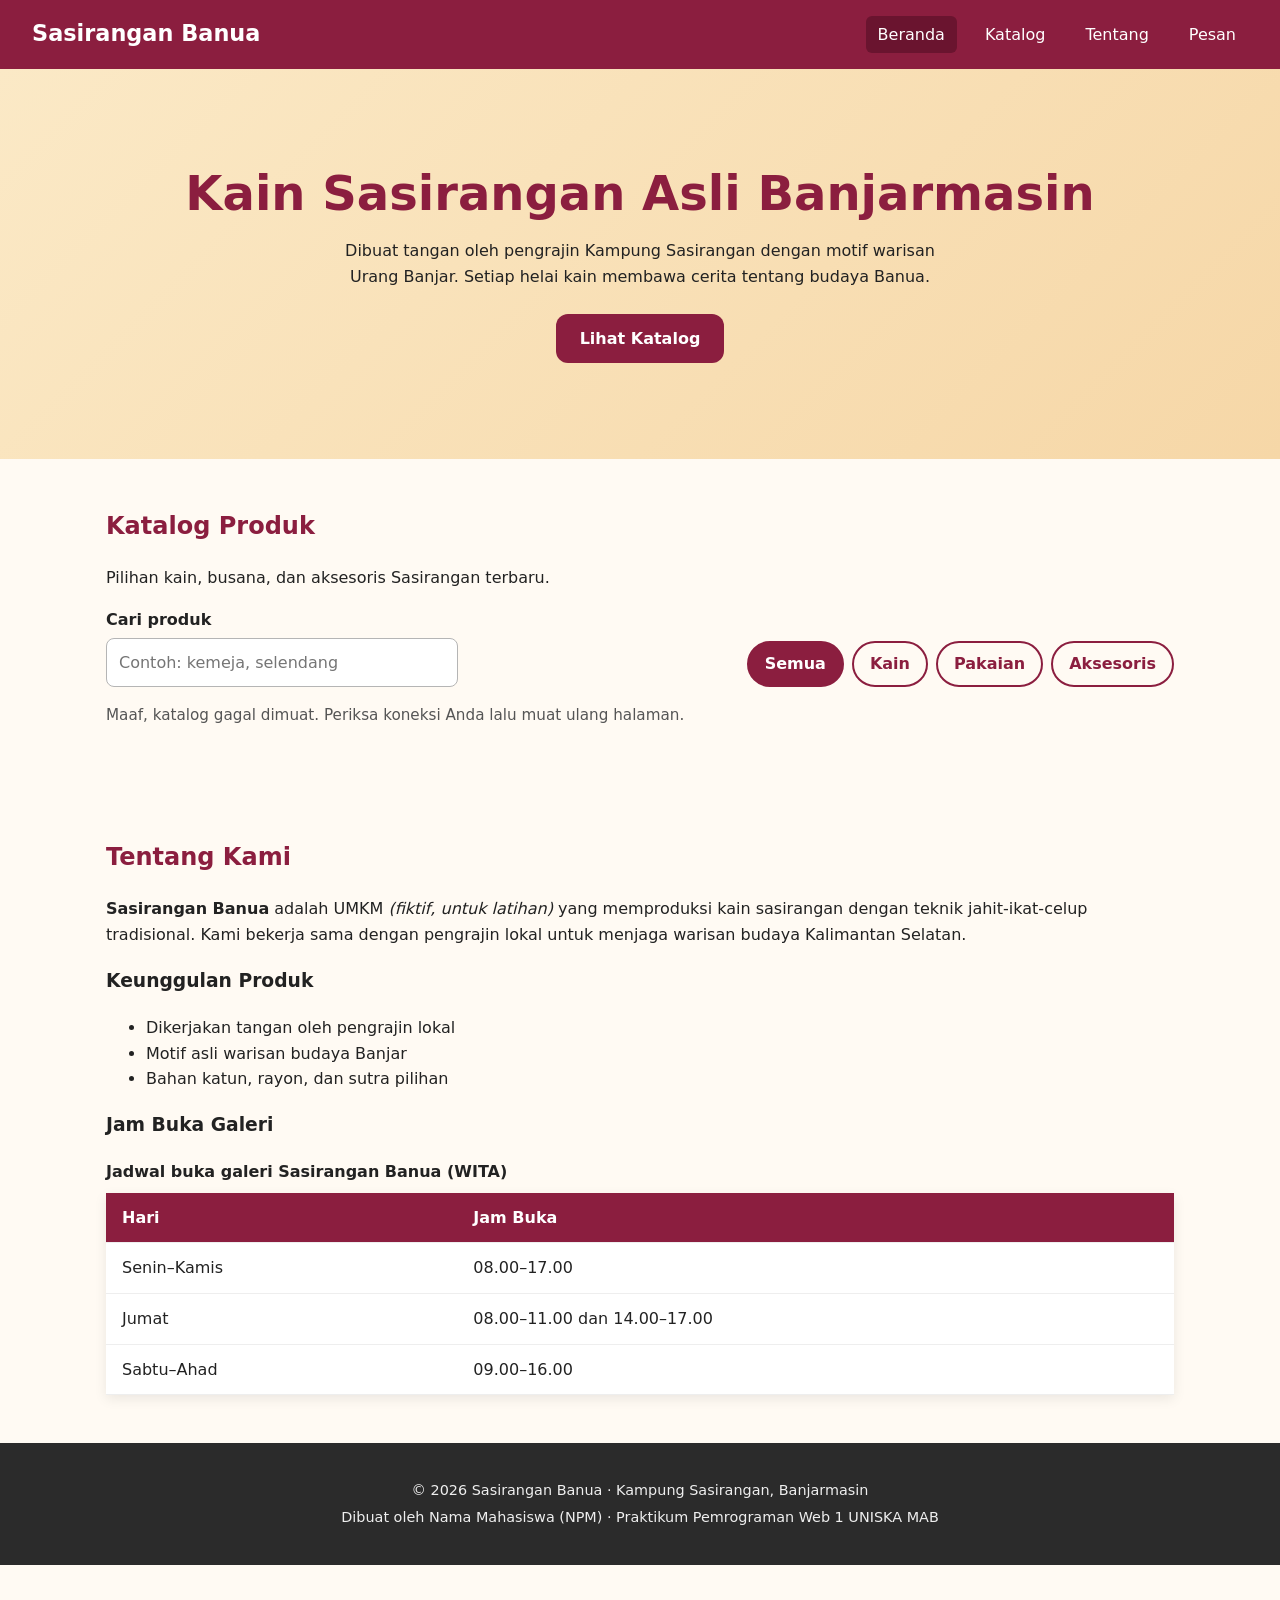
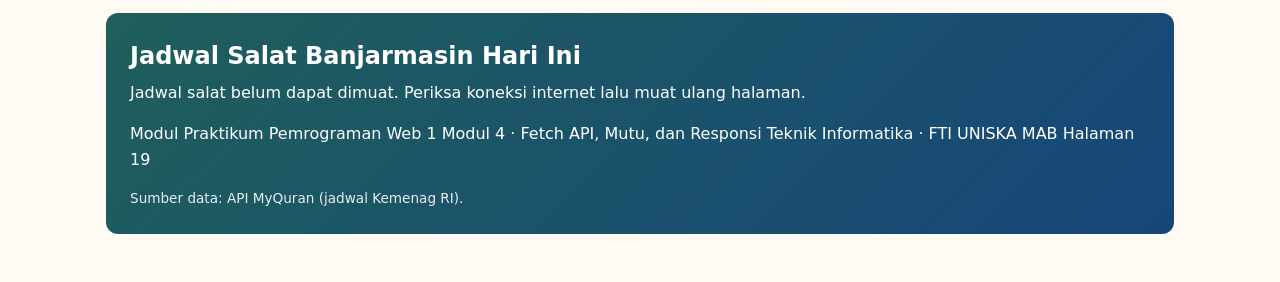
==== commit 7791052d: "Tambah widget jadwal salat dari API MyQuran" ====
--- a/index.html
+++ b/index.html
@@ -9,6 +9,7 @@
   <title>Sasirangan Banua | Kain Khas Banjar</title>
   <link rel="stylesheet" href="css/style.css">
   <script src="js/katalog.js" defer></script>
+  <script src="js/jadwal-salat.js" defer></script>
 </head>
 
 <body>
@@ -109,6 +110,17 @@
 </body>
 
 </html>
+<!-- ========== JADWAL SALAT (data dari API) ========== -->
+<section class="bagian" id="jadwal">
+  <div class="jadwal-salat" id="jadwal-salat">
+    <h2>Jadwal Salat Banjarmasin Hari Ini</h2>
+    <p class="status" aria-live="polite">Memuat jadwal salat...</p>
+    <ul class="daftar-waktu" hidden></ul>
+    Modul Praktikum Pemrograman Web 1 Modul 4 · Fetch API, Mutu, dan Responsi
+    Teknik Informatika · FTI UNISKA MAB Halaman 19
+    <p class="sumber">Sumber data: API MyQuran (jadwal Kemenag RI).</p>
+  </div>
+</section>
 </main>
 </body>
 
--- a/css/style.css
+++ b/css/style.css
@@ -442,4 +442,49 @@
 .kontrol-katalog .kolom {
   flex: 1;
   max-width: 22rem;
+}
+
+/* ---------- 13. Widget jadwal salat (Modul 4) ---------- */
+.jadwal-salat {
+  padding: 1.5rem;
+  border-radius: var(--radius);
+  background: linear-gradient(135deg, #1f5f5b, #16467a);
+  color: #ffffff;
+}
+
+.jadwal-salat h2 {
+  margin: 0 0 0.25rem;
+  color: #ffffff;
+}
+
+.jadwal-salat .status {
+  margin: 0 0 1rem;
+}
+
+.daftar-waktu {
+  display: grid;
+  grid-template-columns: repeat(auto-fit, minmax(110px, 1fr));
+  gap: 0.75rem;
+  margin: 0;
+  padding: 0;
+  list-style: none;
+}
+
+.daftar-waktu li {
+  display: flex;
+  flex-direction: column;
+  align-items: center;
+  padding: 0.75rem;
+  border-radius: 10px;
+  background-color: rgba(255, 255, 255, 0.15);
+}
+
+.daftar-waktu strong {
+  font-size: 1.4rem;
+}
+
+.jadwal-salat .sumber {
+  margin: 1rem 0 0;
+  font-size: 0.85rem;
+  opacity: 0.9;
 }
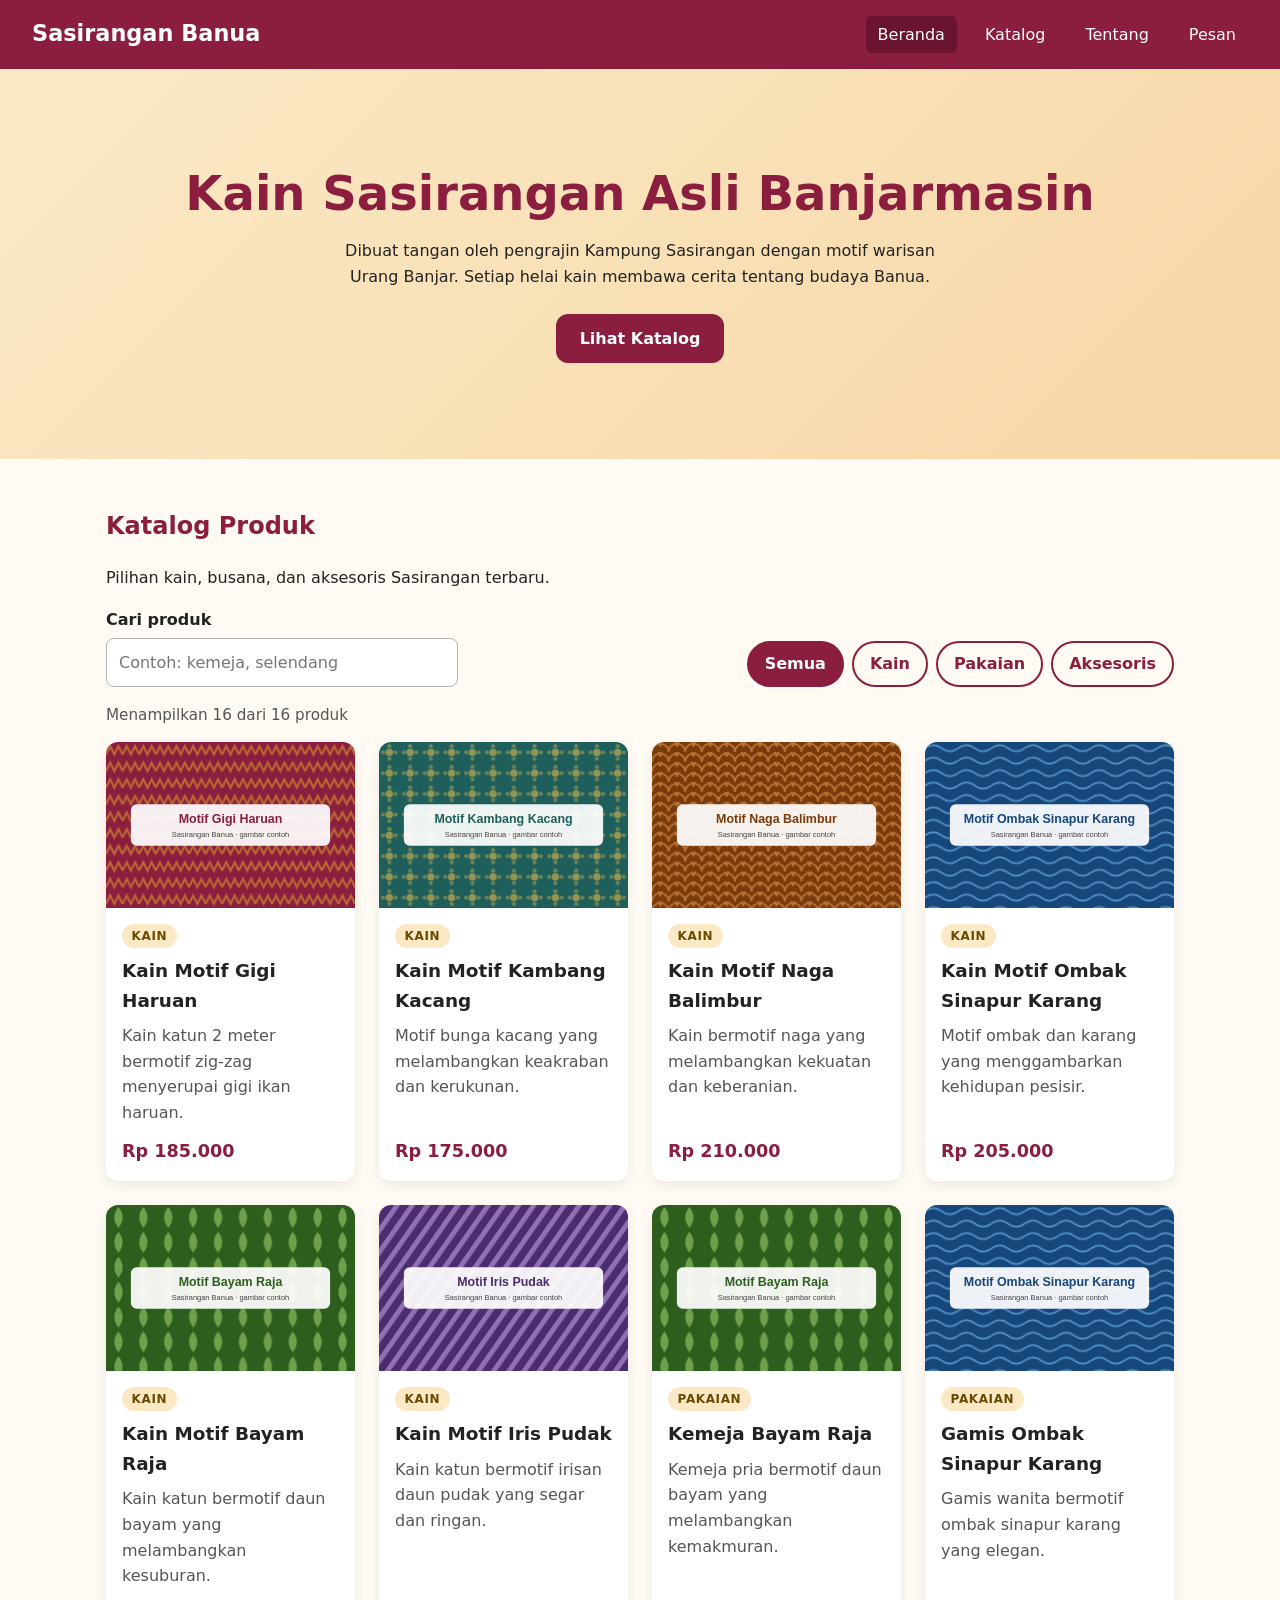
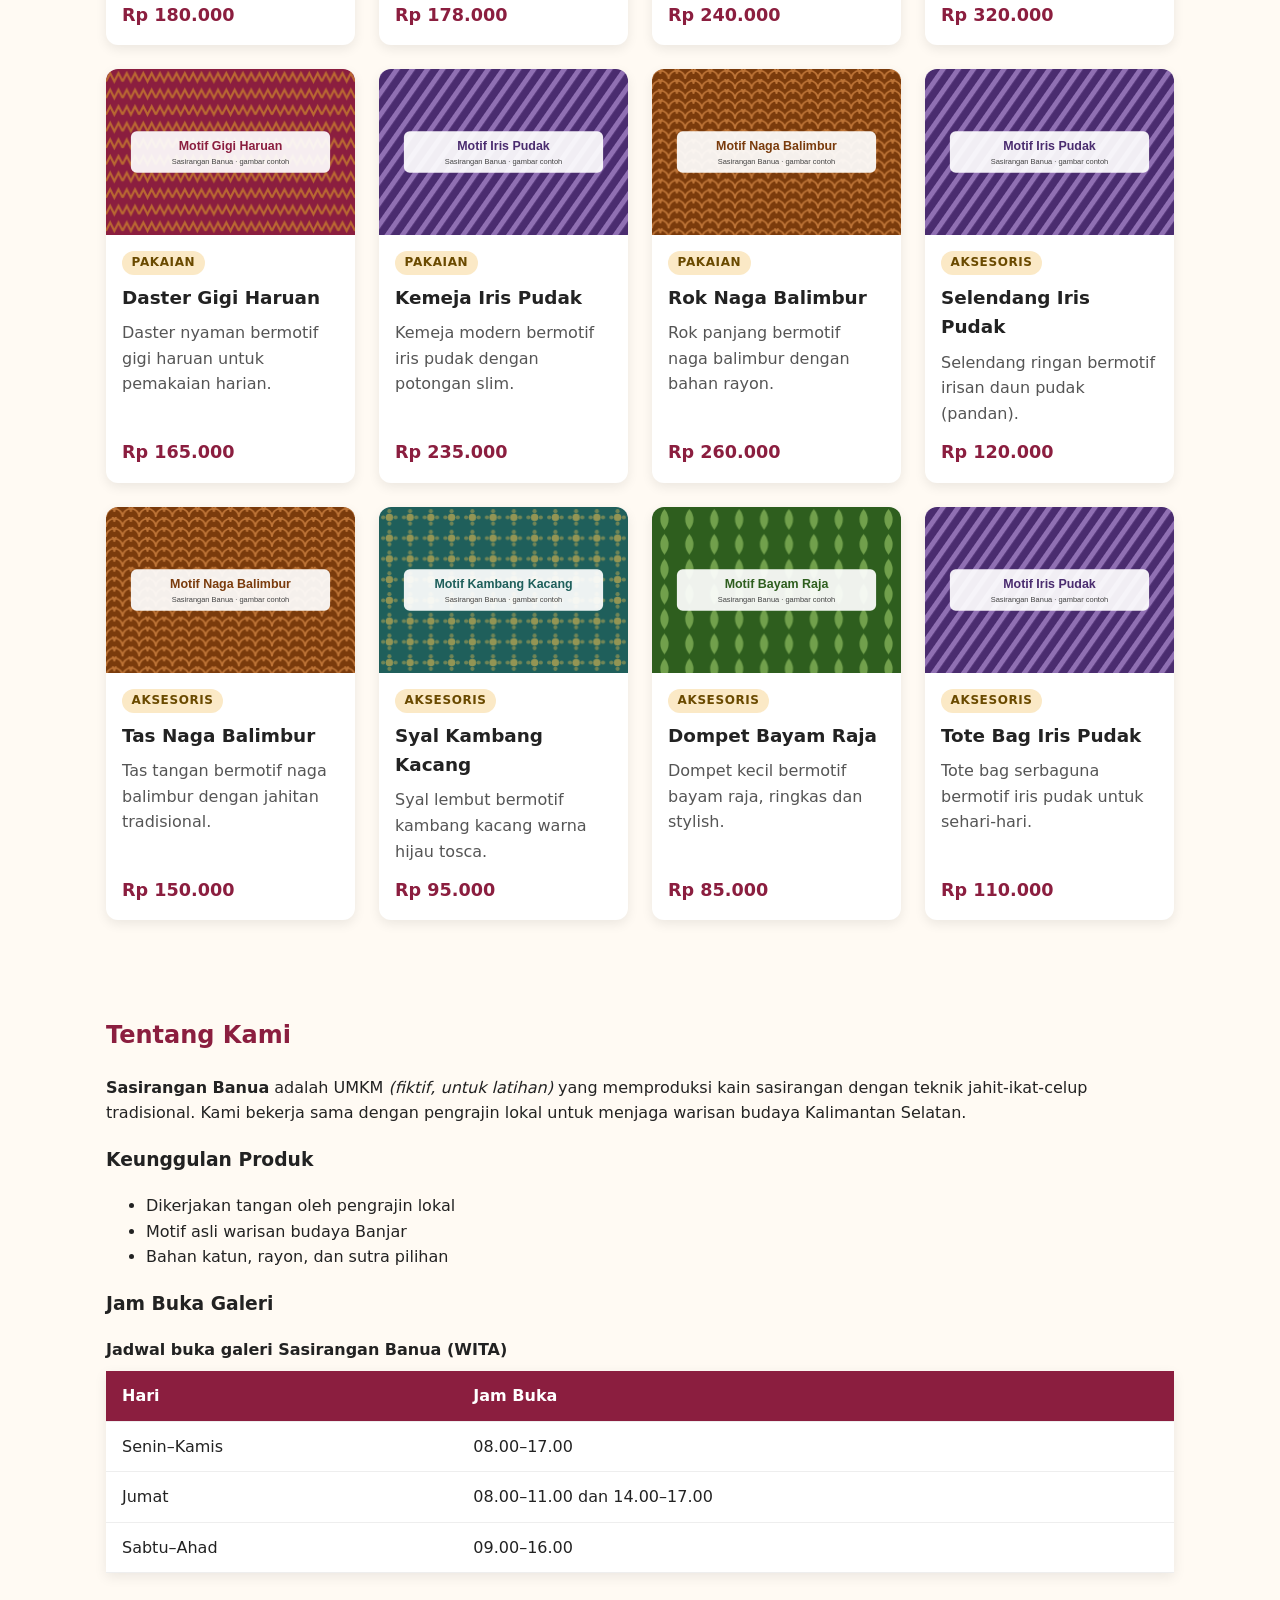
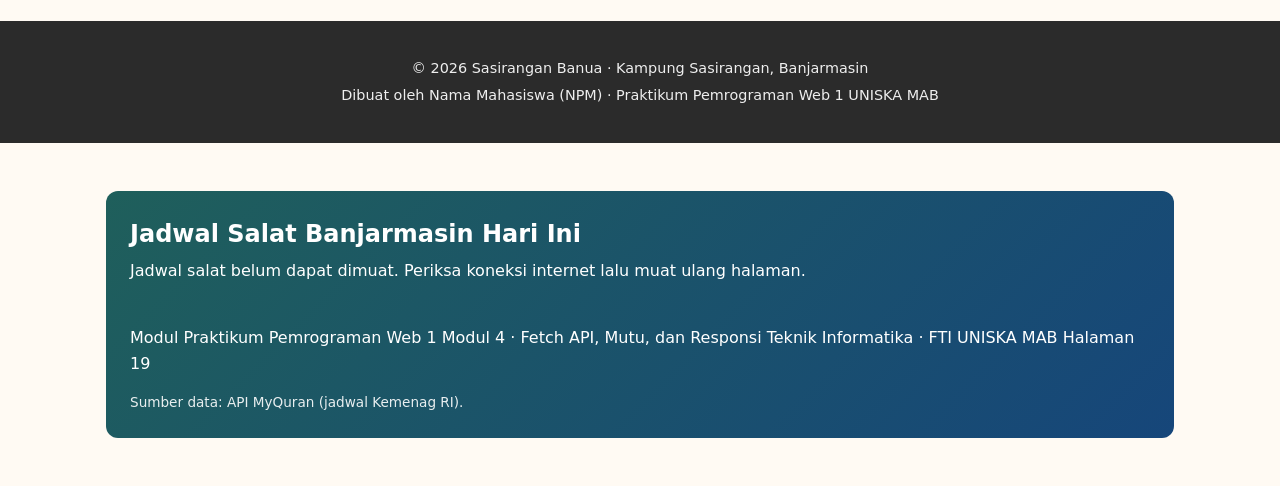
==== commit 5eab2476: "Tambah favicon dan perbaikan hasil audit Lighthouse" ====
--- a/index.html
+++ b/index.html
@@ -10,6 +10,7 @@
   <link rel="stylesheet" href="css/style.css">
   <script src="js/katalog.js" defer></script>
   <script src="js/jadwal-salat.js" defer></script>
+  <link rel="shortcut icon" href="img/favicon.svg" type="image/x-icon">
 </head>
 
 <body>
@@ -116,6 +117,7 @@
     <h2>Jadwal Salat Banjarmasin Hari Ini</h2>
     <p class="status" aria-live="polite">Memuat jadwal salat...</p>
     <ul class="daftar-waktu" hidden></ul>
+    <br>
     Modul Praktikum Pemrograman Web 1 Modul 4 · Fetch API, Mutu, dan Responsi
     Teknik Informatika · FTI UNISKA MAB Halaman 19
     <p class="sumber">Sumber data: API MyQuran (jadwal Kemenag RI).</p>
